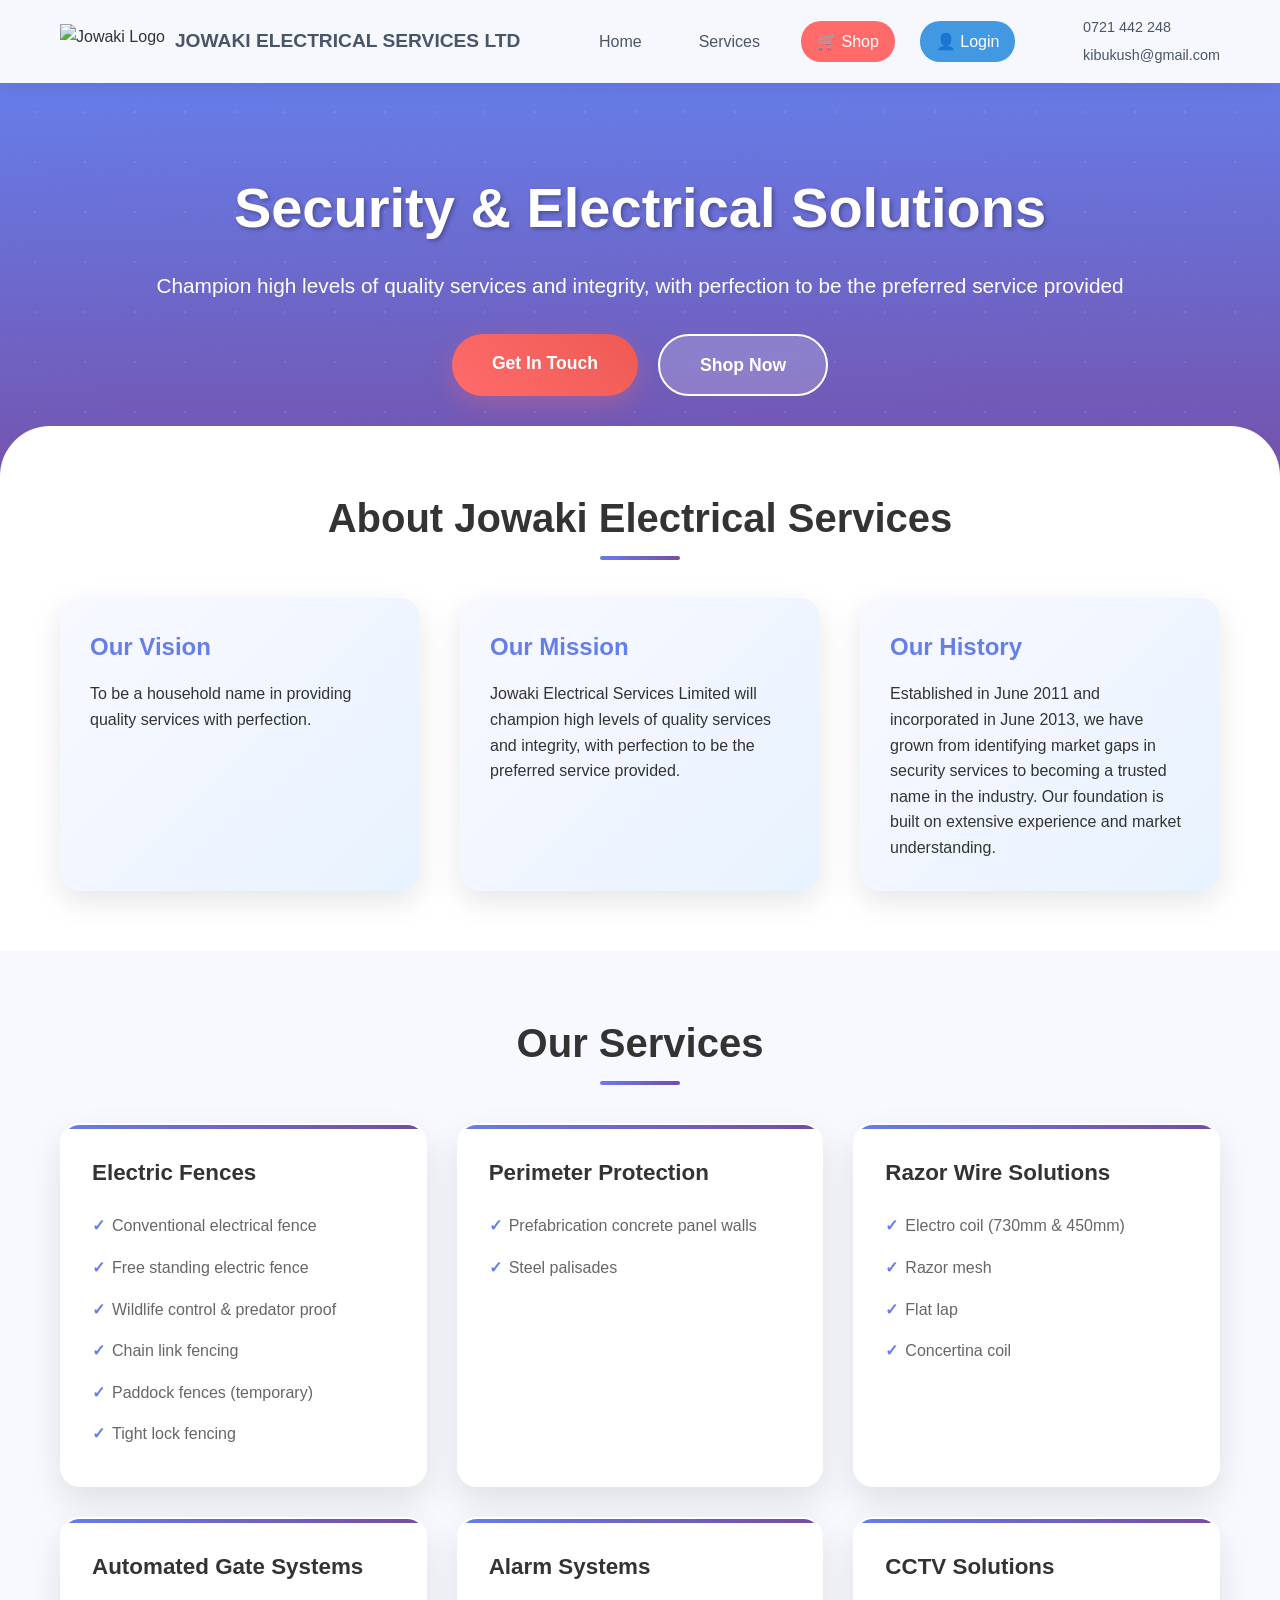
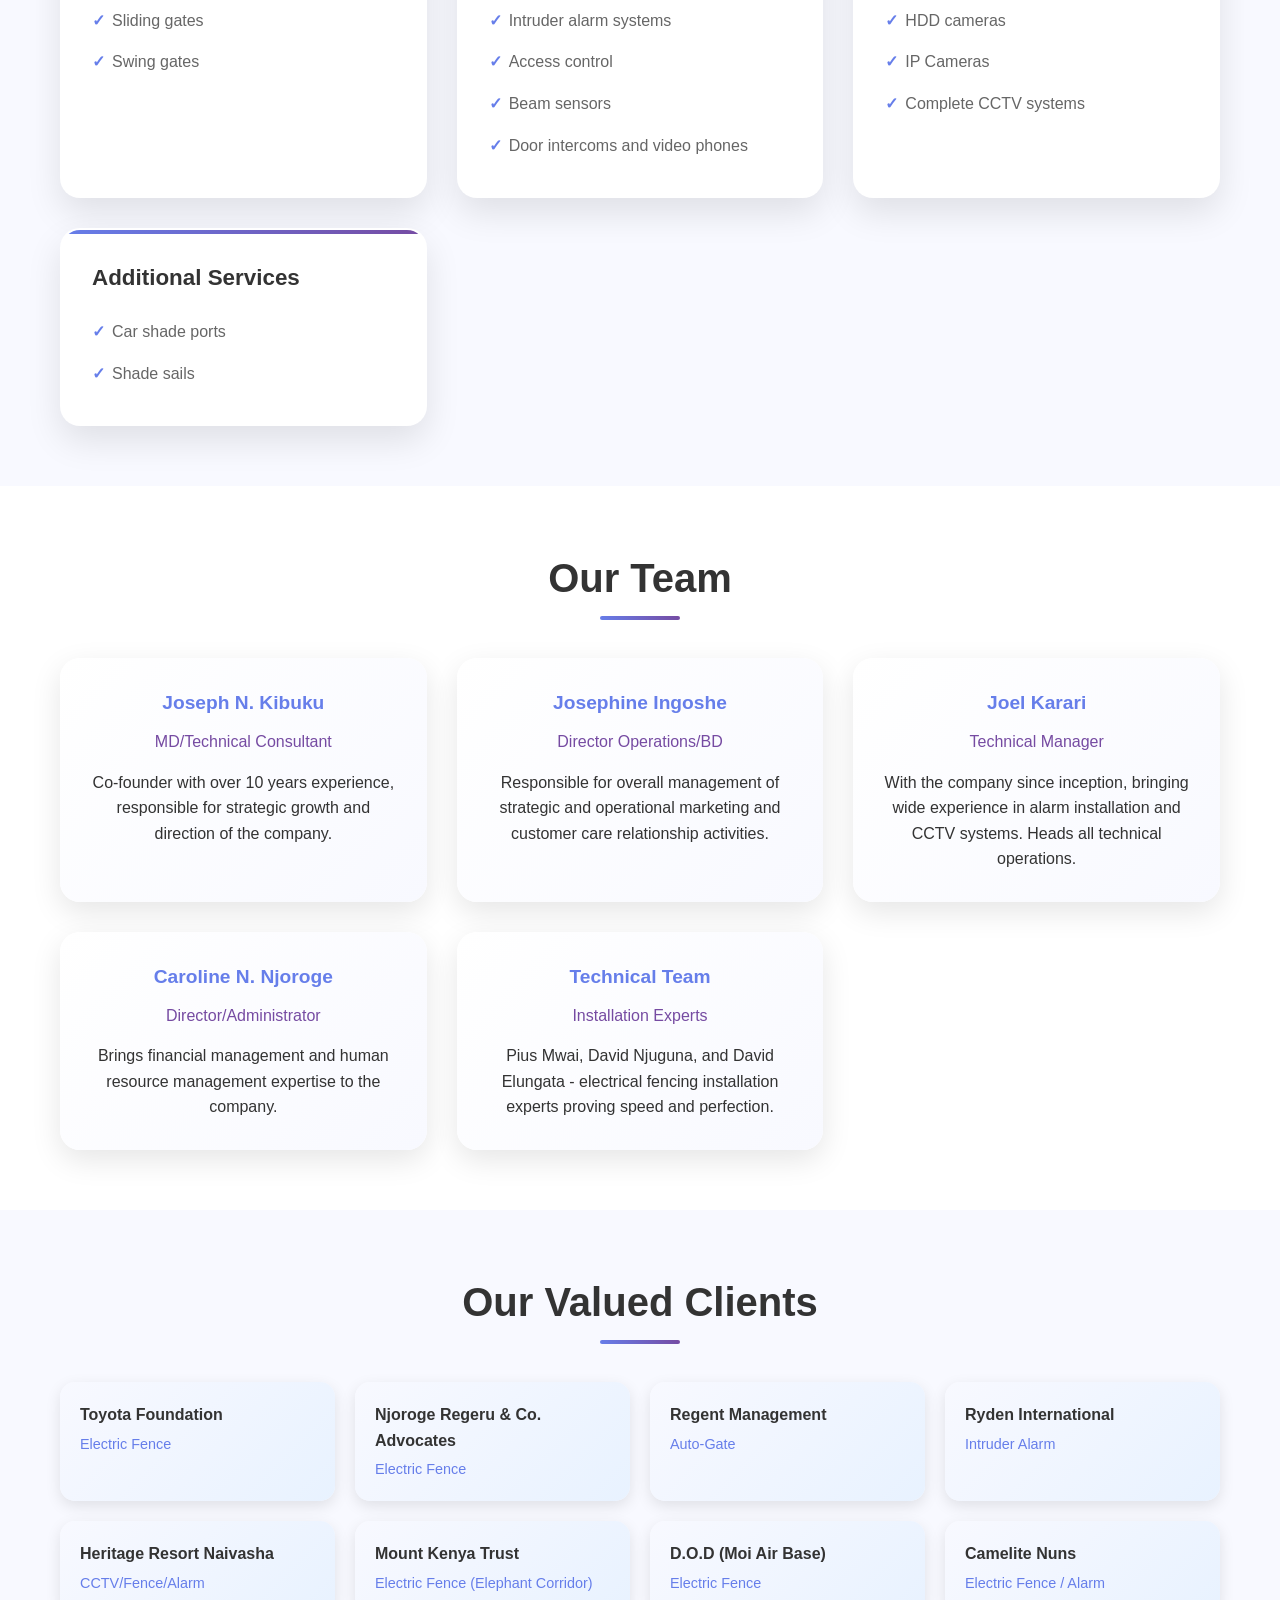
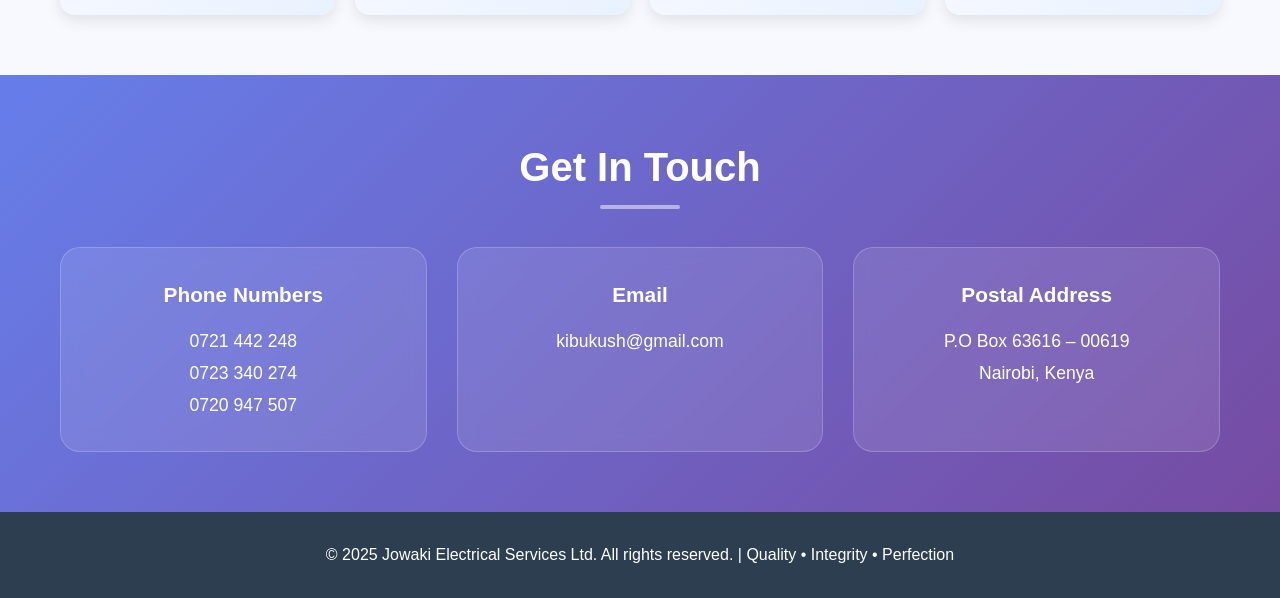
==== Index.html @ fcd09315 "Add files via upload" ====
<!DOCTYPE html>
<html lang="en">
<head>
    <meta charset="UTF-8">
    <meta name="viewport" content="width=device-width, initial-scale=1.0">
    <title>Jowaki Electrical Services Ltd - Security & Electrical Solutions</title>
    <link rel="stylesheet" href="index.css">
</head>
<body>
   <header>
        <div class="container">
            <div class="header-content">
                <!-- Logo and Name -->
                <div class="logo">
                    <img src="Logo.jpg" alt="Jowaki Logo" class="logo-img" />
                    <span class="logo-text">JOWAKI ELECTRICAL SERVICES LTD</span>
                </div>
                <!-- Navigation -->
                <nav class="main-nav">
                    <a href="Index.html" class="nav-link">Home</a>
                    <a href="Service.html" class="nav-link">Services</a>
                    <a href="Store.html" class="nav-link shop-link">🛒 Shop</a>
                    <a href="login.html" class="nav-link login-link">👤 Login</a>
                </nav>
                <!-- Contact Info -->
                <div class="contact-quick">
                    <div class="contact-item">
                        <span></span>
                        <span>0721 442 248</span>
                    </div>
                    <div class="contact-item">
                        <span></span>
                        <span>kibukush@gmail.com</span>
                    </div>
                </div>
            </div>
        </div>
    </header>

    <section class="hero">
        <div class="container">
            <div class="hero-content">
                <h1>Security & Electrical Solutions</h1>
                <p>Champion high levels of quality services and integrity, with perfection to be the preferred service provided</p>
                <div class="hero-buttons">
                    <a href="#contact" class="cta-button">Get In Touch</a>
                    <a href="Store.html" class="cta-button-secondary">Shop Now</a>
                </div>
            </div>
        </div>
    </section>

    <main>
        <section class="section">
            <div class="container">
                <h2 class="section-title">About Jowaki Electrical Services</h2>
                <div class="about-grid">
                    <div class="about-card">
                        <h3>Our Vision</h3>
                        <p>To be a household name in providing quality services with perfection.</p>
                    </div>
                    <div class="about-card">
                        <h3>Our Mission</h3>
                        <p>Jowaki Electrical Services Limited will champion high levels of quality services and integrity, with perfection to be the preferred service provided.</p>
                    </div>
                    <div class="about-card">
                        <h3>Our History</h3>
                        <p>Established in June 2011 and incorporated in June 2013, we have grown from identifying market gaps in security services to becoming a trusted name in the industry. Our foundation is built on extensive experience and market understanding.</p>
                    </div>
                </div>
            </div>
        </section>

        <section class="section" style="background: #f8f9ff;">
            <div class="container">
                <h2 class="section-title">Our Services</h2>
                <div class="services-grid">
                    <div class="service-card">
                        <h3>Electric Fences</h3>
                        <ul class="service-list">
                            <li>Conventional electrical fence</li>
                            <li>Free standing electric fence</li>
                            <li>Wildlife control & predator proof</li>
                            <li>Chain link fencing</li>
                            <li>Paddock fences (temporary)</li>
                            <li>Tight lock fencing</li>
                        </ul>
                    </div>
                    <div class="service-card">
                        <h3>Perimeter Protection</h3>
                        <ul class="service-list">
                            <li>Prefabrication concrete panel walls</li>
                            <li>Steel palisades</li>
                        </ul>
                    </div>
                    <div class="service-card">
                        <h3>Razor Wire Solutions</h3>
                        <ul class="service-list">
                            <li>Electro coil (730mm & 450mm)</li>
                            <li>Razor mesh</li>
                            <li>Flat lap</li>
                            <li>Concertina coil</li>
                        </ul>
                    </div>
                    <div class="service-card">
                        <h3>Automated Gate Systems</h3>
                        <ul class="service-list">
                            <li>Sliding gates</li>
                            <li>Swing gates</li>
                        </ul>
                    </div>
                    <div class="service-card">
                        <h3>Alarm Systems</h3>
                        <ul class="service-list">
                            <li>Intruder alarm systems</li>
                            <li>Access control</li>
                            <li>Beam sensors</li>
                            <li>Door intercoms and video phones</li>
                        </ul>
                    </div>
                    <div class="service-card">
                        <h3>CCTV Solutions</h3>
                        <ul class="service-list">
                            <li>HDD cameras</li>
                            <li>IP Cameras</li>
                            <li>Complete CCTV systems</li>
                        </ul>
                    </div>
                    <div class="service-card">
                        <h3>Additional Services</h3>
                        <ul class="service-list">
                            <li>Car shade ports</li>
                            <li>Shade sails</li>
                        </ul>
                    </div>
                </div>
            </div>
        </section>

        <section class="section">
            <div class="container">
                <h2 class="section-title">Our Team</h2>
                <div class="team-grid">
                    <div class="team-card">
                        <h4>Joseph N. Kibuku</h4>
                        <h5>MD/Technical Consultant</h5>
                        <p>Co-founder with over 10 years experience, responsible for strategic growth and direction of the company.</p>
                    </div>
                    <div class="team-card">
                        <h4>Josephine Ingoshe</h4>
                        <h5>Director Operations/BD</h5>
                        <p>Responsible for overall management of strategic and operational marketing and customer care relationship activities.</p>
                    </div>
                    <div class="team-card">
                        <h4>Joel Karari</h4>
                        <h5>Technical Manager</h5>
                        <p>With the company since inception, bringing wide experience in alarm installation and CCTV systems. Heads all technical operations.</p>
                    </div>
                    <div class="team-card">
                        <h4>Caroline N. Njoroge</h4>
                        <h5>Director/Administrator</h5>
                        <p>Brings financial management and human resource management expertise to the company.</p>
                    </div>
                    <div class="team-card">
                        <h4>Technical Team</h4>
                        <h5>Installation Experts</h5>
                        <p>Pius Mwai, David Njuguna, and David Elungata - electrical fencing installation experts proving speed and perfection.</p>
                    </div>
                </div>
            </div>
        </section>

        <section class="section" style="background: #f8f9ff;">
            <div class="container">
                <h2 class="section-title">Our Valued Clients</h2>
                <div class="clients-grid">
                    <div class="client-item">
                        <div class="client-name">Toyota Foundation</div>
                        <div class="client-service">Electric Fence</div>
                    </div>
                    <div class="client-item">
                        <div class="client-name">Njoroge Regeru & Co. Advocates</div>
                        <div class="client-service">Electric Fence</div>
                    </div>
                    <div class="client-item">
                        <div class="client-name">Regent Management</div>
                        <div class="client-service">Auto-Gate</div>
                    </div>
                    <div class="client-item">
                        <div class="client-name">Ryden International</div>
                        <div class="client-service">Intruder Alarm</div>
                    </div>
                    <div class="client-item">
                        <div class="client-name">Heritage Resort Naivasha</div>
                        <div class="client-service">CCTV/Fence/Alarm</div>
                    </div>
                    <div class="client-item">
                        <div class="client-name">Mount Kenya Trust</div>
                        <div class="client-service">Electric Fence (Elephant Corridor)</div>
                    </div>
                    <div class="client-item">
                        <div class="client-name">D.O.D (Moi Air Base)</div>
                        <div class="client-service">Electric Fence</div>
                    </div>
                    <div class="client-item">
                        <div class="client-name">Camelite Nuns</div>
                        <div class="client-service">Electric Fence / Alarm</div>
                    </div>
                </div>
            </div>
        </section>

        <section class="section contact-section" id="contact">
            <div class="container">
                <h2 class="section-title">Get In Touch</h2>
                <div class="contact-info">
                    <div class="contact-card">
                        <h4>Phone Numbers</h4>
                        <p>0721 442 248<br>0723 340 274<br>0720 947 507</p>
                    </div>
                    <div class="contact-card">
                        <h4>Email</h4>
                        <p>kibukush@gmail.com</p>
                    </div>
                    <div class="contact-card">
                        <h4>Postal Address</h4>
                        <p>P.O Box 63616 – 00619<br>Nairobi, Kenya</p>
                    </div>
                </div>
            </div>
        </section>
    </main>

    <footer>
        <div class="container">
            <p>&copy; 2025 Jowaki Electrical Services Ltd. All rights reserved. | Quality • Integrity • Perfection</p>
        </div>
    </footer>

    <!-- Store Modal -->
    <div id="storeModal" class="modal">
        <div class="modal-content">
            <span class="close" onclick="closeStore()">&times;</span>
            <div id="storeContent"></div>
        </div>
    </div>

    <!-- Auth Modal -->
    <div id="authModal" class="modal">
        <div class="modal-content">
            <span class="close" onclick="closeAuth()">&times;</span>
            <div id="authContent"></div>
        </div>
    </div>

    <script>
        // Modal functions
        function openStore() {
            document.getElementById('storeModal').style.display = 'block';
            loadStore();
        }

        function closeStore() {
            document.getElementById('storeModal').style.display = 'none';
        }

        function openAuth() {
            document.getElementById('authModal').style.display = 'block';
            loadAuth();
        }

        function closeAuth() {
            document.getElementById('authModal').style.display = 'none';
        }

        // Close modal when clicking outside
        window.onclick = function(event) {
            const storeModal = document.getElementById('storeModal');
            const authModal = document.getElementById('authModal');
            if (event.target == storeModal) {
                closeStore();
            }
            if (event.target == authModal) {
                closeAuth();
            }
        }

        // Load store content
        function loadStore() {
            document.getElementById('storeContent').innerHTML = `
                <div id="storeApp"></div>
            `;
            initializeStore();
        }

        // Load auth content
        function loadAuth() {
            document.getElementById('authContent').innerHTML = `
                <div id="authApp"></div>
            `;
            initializeAuth();
        }

    </script>
    <script>
        // Add smooth scrolling for navigation links
        document.querySelectorAll('a[href^="#"]').forEach(anchor => {
            anchor.addEventListener('click', function (e) {
                e.preventDefault();
                document.querySelector(this.getAttribute('href')).scrollIntoView({
                    behavior: 'smooth'
                });
            });
        });

        // Add scroll animation for service cards
        const observerOptions = {
            threshold: 0.1,
            rootMargin: '0px 0px -50px 0px'
        };

        const observer = new IntersectionObserver((entries) => {
            entries.forEach(entry => {
                if (entry.isIntersecting) {
                    entry.target.style.opacity = '1';
                    entry.target.style.transform = 'translateY(0)';
                }
            });
        }, observerOptions);

        // Initially hide cards for animation
        document.querySelectorAll('.service-card, .team-card, .client-item').forEach(card => {
            card.style.opacity = '0';
            card.style.transform = 'translateY(30px)';
            card.style.transition = 'opacity 0.6s ease, transform 0.6s ease';
            observer.observe(card);
        });
    </script>
</body>
</html>
---- index.css ----
* {
            margin: 0;
            padding: 0;
            box-sizing: border-box;
        }
        body {
            font-family: 'Segoe UI', Tahoma, Geneva, Verdana, sans-serif;
            line-height: 1.6;
            color: #333;
            background: linear-gradient(135deg, #667eea 0%, #764ba2 100%);
            min-height: 100vh;
        }
        .container {
            max-width: 1200px;
            margin: 0 auto;
            padding: 0 20px;
        }
        
        /* Header */
        header {
            background: rgba(255, 255, 255, 0.95);
            backdrop-filter: blur(10px);
            padding: 1rem 0;
            box-shadow: 0 2px 20px rgba(0,0,0,0.1);
            position: sticky;
            top: 0;
            z-index: 100;
        }
        
        .header-content {
            display: flex;
            justify-content: space-between;
            align-items: center;
            flex-wrap: nowrap; /* Prevent wrapping */
            gap: 15px; /* Reduce gap */
        }
        
        /* Logo - Fixed */
        .logo {
            display: flex;
            align-items: center; /* Changed from 'left' to 'center' */
            gap: 10px;
            flex-shrink: 0; /* Prevent shrinking */
        }
        
        .logo-img {
            height: 35px; /* Slightly smaller */
            width: auto;
        }
        
        .logo-text {
            font-size: 1.2rem;
            font-weight: bold;
            color: #4a5568;
            white-space: nowrap; /* Prevent text wrapping */
        }


.main-nav {
            display: flex;
            gap: 25px;
            align-items: center;
            flex-grow: 1; /* Allow to grow */
            justify-content: center; /* Center the navigation */
        }
        
        .nav-link {
            text-decoration: none;
            color: #4a5568;
            font-weight: 500;
            padding: 8px 16px;
            border-radius: 20px;
            transition: all 0.3s ease;
            white-space: nowrap; /* Prevent text wrapping */
        }
        
        .nav-link:hover {
            background: #667eea;
            color: white;
            transform: translateY(-2px);
        }
        
        .shop-link {
            background: #ff6b6b;
            color: white;
        }
        
        .shop-link:hover {
            background: #ff5252;
        }
        
        .login-link {
            background: #4299e1;
            color: white;
        }
        
        .login-link:hover {
            background: #3182ce;
        }
        
        /* Contact Info - Fixed */
        .contact-quick {
            display: flex;
            flex-direction: column;
            gap: 5px;
            flex-shrink: 0; /* Prevent shrinking */
        }
        
        .contact-item {
            display: flex;
            align-items: center;
            gap: 5px;
            font-size: 0.9rem;
            color: #4a5568;
        }

        /* Hero Section */
        .hero {
            background: linear-gradient(rgba(102, 126, 234, 0.8), rgba(118, 75, 162, 0.8)),
                        url('data:image/svg+xml,<svg xmlns="http://www.w3.org/2000/svg" viewBox="0 0 1000 1000"><defs><pattern id="grid" width="50" height="50" patternUnits="userSpaceOnUse"><path d="M 50 0 L 0 0 0 50" fill="none" stroke="rgba(255,255,255,0.1)" stroke-width="1"/></pattern></defs><rect width="100%" height="100%" fill="url(%23grid)"/></svg>');
            color: white;
            padding: 80px 0;
            text-align: center;
            position: relative;
            overflow: hidden;
        }

        .hero::before {
            content: '';
            position: absolute;
            top: -50%;
            left: -50%;
            width: 200%;
            height: 200%;
            background: radial-gradient(circle, rgba(255,255,255,0.1) 1px, transparent 1px);
            background-size: 50px 50px;
            animation: float 20s infinite linear;
        }

        @keyframes float {
            0% { transform: translate(-50px, -50px); }
            100% { transform: translate(0px, 0px); }
        }

        .hero-content {
            position: relative;
            z-index: 2;
        }

        .hero h1 {
            font-size: 3.5rem;
            margin-bottom: 1rem;
            text-shadow: 2px 2px 4px rgba(0,0,0,0.3);
            animation: slideInDown 1s ease-out;
        }

        @keyframes slideInDown {
            from { opacity: 0; transform: translateY(-30px); }
            to { opacity: 1; transform: translateY(0); }
        }

        .hero p {
            font-size: 1.3rem;
            margin-bottom: 2rem;
            opacity: 0.9;
            animation: fadeInUp 1s ease-out 0.3s both;
        }

        @keyframes fadeInUp {
            from { opacity: 0; transform: translateY(30px); }
            to { opacity: 1; transform: translateY(0); }
        }

        .hero-buttons {
            display: flex;
            gap: 20px;
            justify-content: center;
            flex-wrap: wrap;
        }

        .cta-button {
            background: linear-gradient(45deg, #ff6b6b, #ee5a52);
            color: white;
            padding: 15px 40px;
            text-decoration: none;
            border-radius: 50px;
            font-weight: bold;
            font-size: 1.1rem;
            transition: all 0.3s ease;
            display: inline-block;
            box-shadow: 0 8px 25px rgba(255, 107, 107, 0.3);
            animation: fadeInUp 1s ease-out 0.6s both;
        }

        .cta-button:hover {
            transform: translateY(-3px);
            box-shadow: 0 12px 35px rgba(255, 107, 107, 0.4);
        }

        .cta-button-secondary {
            background: rgba(255, 255, 255, 0.2);
            color: white;
            border: 2px solid white;
            padding: 15px 40px;
            text-decoration: none;
            border-radius: 50px;
            font-weight: bold;
            font-size: 1.1rem;
            transition: all 0.3s ease;
            display: inline-block;
            backdrop-filter: blur(10px);
            animation: fadeInUp 1s ease-out 0.8s both;
        }

        .cta-button-secondary:hover {
            background: white;
            color: #667eea;
            transform: translateY(-3px);
        }

        /* Main Content */
        main {
            background: white;
            margin: -50px 0 0 0;
            border-radius: 50px 50px 0 0;
            position: relative;
            z-index: 10;
        }

        .section {
            padding: 60px 0;
        }

        .section-title {
            text-align: center;
            font-size: 2.5rem;
            margin-bottom: 3rem;
            color: #333;
            position: relative;
        }

        .section-title::after {
            content: '';
            position: absolute;
            bottom: -10px;
            left: 50%;
            transform: translateX(-50%);
            width: 80px;
            height: 4px;
            background: linear-gradient(45deg, #667eea, #764ba2);
            border-radius: 2px;
        }

        /* About Section */
        .about-grid {
            display: grid;
            grid-template-columns: repeat(auto-fit, minmax(300px, 1fr));
            gap: 40px;
            margin-top: 40px;
        }

        .about-card {
            background: linear-gradient(135deg, #f8f9ff 0%, #e8f2ff 100%);
            padding: 30px;
            border-radius: 20px;
            box-shadow: 0 10px 30px rgba(0,0,0,0.1);
            transition: transform 0.3s ease;
        }

        .about-card:hover {
            transform: translateY(-10px);
        }

        .about-card h3 {
            color: #667eea;
            font-size: 1.5rem;
            margin-bottom: 15px;
        }

        /* Services Grid */
        .services-grid {
            display: grid;
            grid-template-columns: repeat(auto-fit, minmax(280px, 1fr));
            gap: 30px;
            margin-top: 40px;
        }

        .service-card {
            background: white;
            border-radius: 20px;
            padding: 30px;
            box-shadow: 0 15px 35px rgba(0,0,0,0.1);
            transition: all 0.3s ease;
            border: 2px solid transparent;
            position: relative;
            overflow: hidden;
        }

        .service-card::before {
            content: '';
            position: absolute;
            top: 0;
            left: 0;
            right: 0;
            height: 4px;
            background: linear-gradient(45deg, #667eea, #764ba2);
        }

        .service-card:hover {
            transform: translateY(-10px);
            border-color: #667eea;
            box-shadow: 0 20px 45px rgba(102, 126, 234, 0.2);
        }

        .service-card h3 {
            color: #333;
            font-size: 1.4rem;
            margin-bottom: 15px;
        }

        .service-list {
            list-style: none;
        }

        .service-list li {
            padding: 8px 0;
            color: #666;
            position: relative;
            padding-left: 20px;
        }

        .service-list li::before {
            content: '✓';
            position: absolute;
            left: 0;
            color: #667eea;
            font-weight: bold;
        }

        /* Team Section */
        .team-grid {
            display: grid;
            grid-template-columns: repeat(auto-fit, minmax(300px, 1fr));
            gap: 30px;
            margin-top: 40px;
        }

        .team-card {
            background: linear-gradient(135deg, #fff 0%, #f8f9ff 100%);
            padding: 30px;
            border-radius: 20px;
            box-shadow: 0 10px 30px rgba(0,0,0,0.1);
            text-align: center;
            transition: transform 0.3s ease;
        }

        .team-card:hover {
            transform: translateY(-5px);
        }

        .team-card h4 {
            color: #667eea;
            font-size: 1.2rem;
            margin-bottom: 10px;
        }

        .team-card h5 {
            color: #764ba2;
            font-size: 1rem;
            margin-bottom: 15px;
            font-weight: normal;
        }

        /* Clients Section */
        .clients-grid {
            display: grid;
            grid-template-columns: repeat(auto-fit, minmax(250px, 1fr));
            gap: 20px;
            margin-top: 40px;
        }

        .client-item {
            background: linear-gradient(135deg, #f8f9ff 0%, #e8f2ff 100%);
            padding: 20px;
            border-radius: 15px;
            box-shadow: 0 5px 15px rgba(0,0,0,0.1);
            transition: transform 0.3s ease;
        }

        .client-item:hover {
            transform: translateY(-3px);
        }

        .client-name {
            font-weight: bold;
            color: #333;
        }

        .client-service {
            color: #667eea;
            font-size: 0.9rem;
            margin-top: 5px;
        }

        /* Contact Section */
        .contact-section {
            background: linear-gradient(135deg, #667eea 0%, #764ba2 100%);
            color: white;
            text-align: center;
        }

        .contact-section .section-title {
            color: white;
        }

        .contact-section .section-title::after {
            background: rgba(255,255,255,0.5);
        }

        .contact-info {
            display: grid;
            grid-template-columns: repeat(auto-fit, minmax(250px, 1fr));
            gap: 30px;
            margin-top: 40px;
        }

        .contact-card {
            background: rgba(255,255,255,0.1);
            backdrop-filter: blur(10px);
            padding: 30px;
            border-radius: 20px;
            border: 1px solid rgba(255,255,255,0.2);
        }

        .contact-card h4 {
            font-size: 1.3rem;
            margin-bottom: 15px;
        }

        .contact-card p {
            font-size: 1.1rem;
            line-height: 1.8;
        }

        /* Footer */
        footer {
            background: #2c3e50;
            color: white;
            text-align: center;
            padding: 30px 0;
        }

        /* Responsive Design */
        @media (max-width: 768px) {
            .hero h1 {
                font-size: 2.5rem;
            }
            
            .hero p {
                font-size: 1.1rem;
            }
            
            .section-title {
                font-size: 2rem;
            }
            
            .header-content {
                text-align: center;
            }
            
            .main-nav {
                order: 3;
                width: 100%;
                justify-content: center;
                margin-top: 15px;
                flex-wrap: wrap;
            }
            
            .contact-quick {
                justify-content: center;
                margin-top: 10px;
            }

            .hero-buttons {
                flex-direction: column;
                align-items: center;
            }
        }

        /* Smooth scrolling */
        html {
            scroll-behavior: smooth;
        }

        /* Store and Auth Modals */
        .modal {
            display: none;
            position: fixed;
            z-index: 1000;
            left: 0;
            top: 0;
            width: 100%;
            height: 100%;
            background-color: rgba(0,0,0,0.5);
            backdrop-filter: blur(5px);
        }

        .modal-content {
            background-color: white;
            margin: 2% auto;
            padding: 0;
            border-radius: 20px;
            width: 95%;
            max-width: 1200px;
            max-height: 90vh;
            overflow-y: auto;
            position: relative;
            box-shadow: 0 20px 60px rgba(0,0,0,0.3);
        }

        .close {
            color: #aaa;
            position: absolute;
            top: 20px;
            right: 30px;
            font-size: 30px;
            font-weight: bold;
            z-index: 1001;
            cursor: pointer;
            background: white;
            width: 40px;
            height: 40px;
            border-radius: 50%;
            display: flex;
            align-items: center;
            justify-content: center;
            box-shadow: 0 4px 15px rgba(0,0,0,0.2);
        }

        .close:hover,
        .close:focus {
            color: #667eea;
            text-decoration: none;
        }
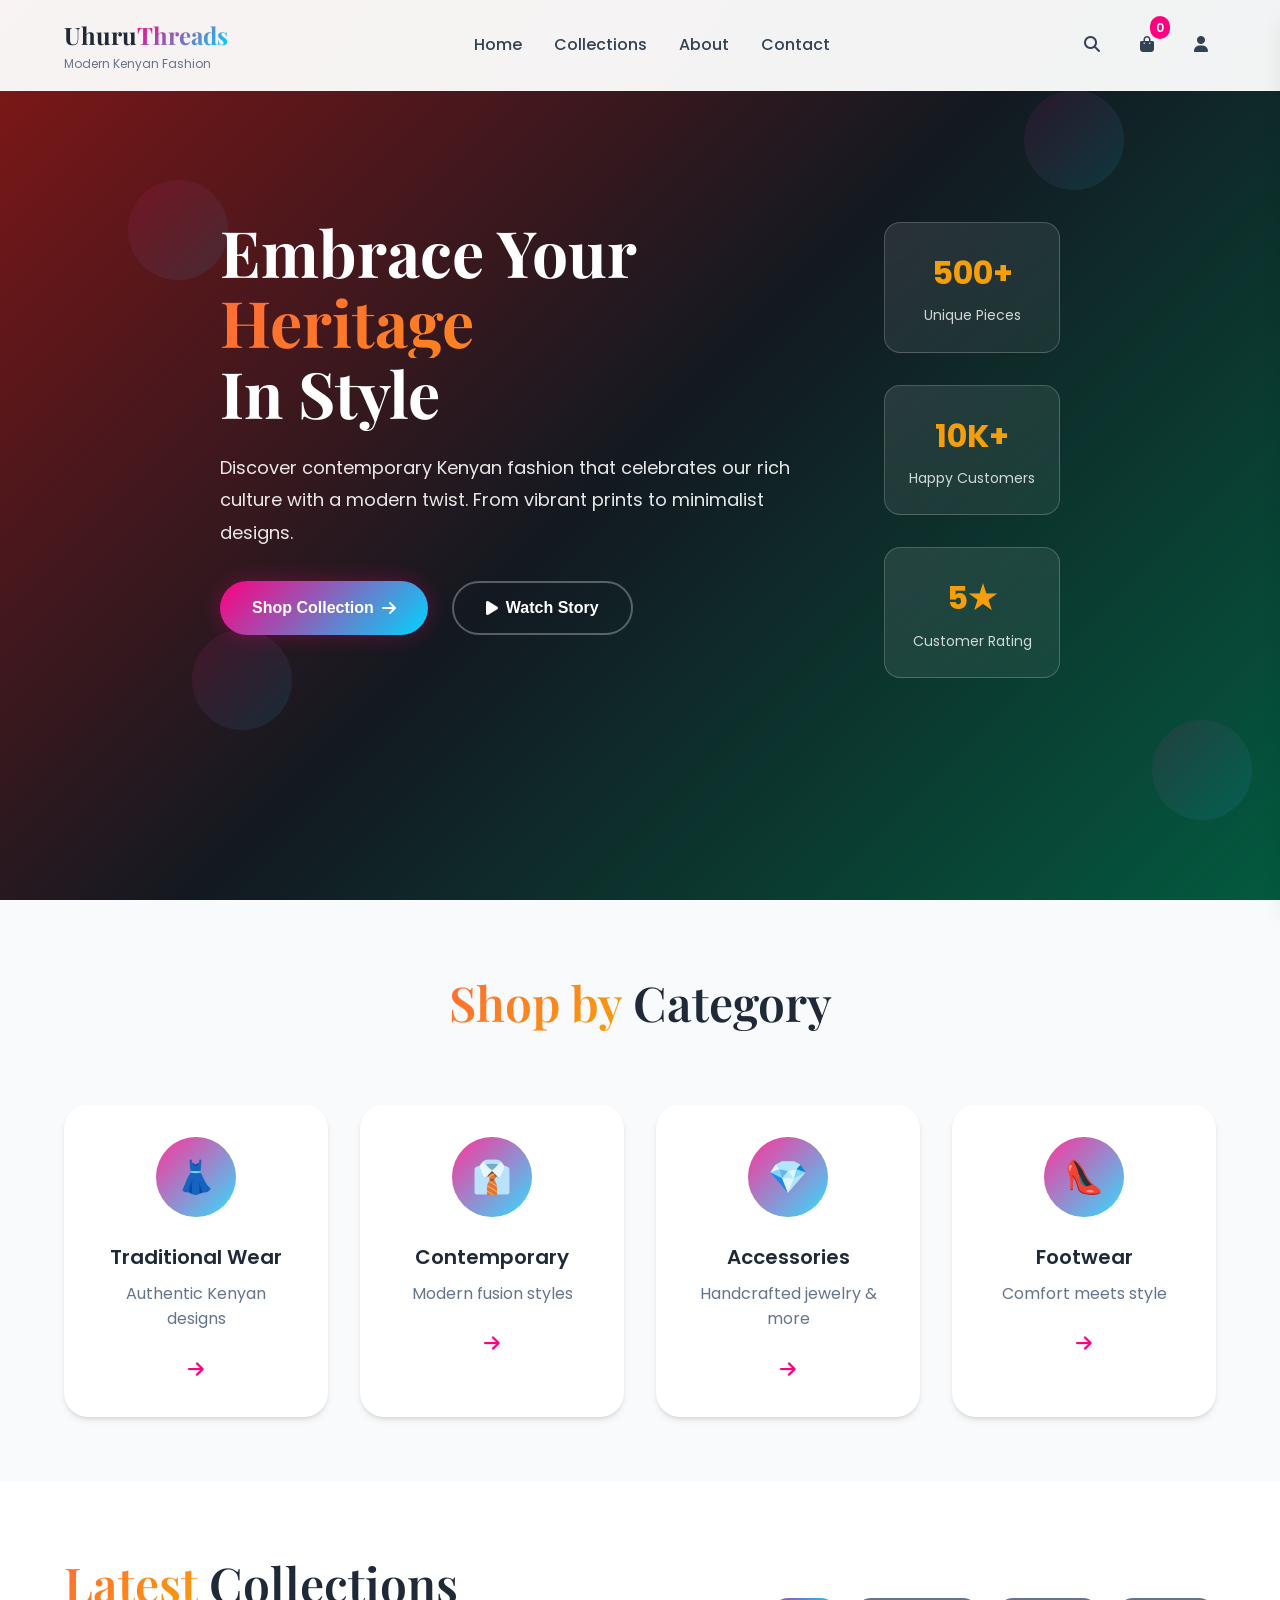
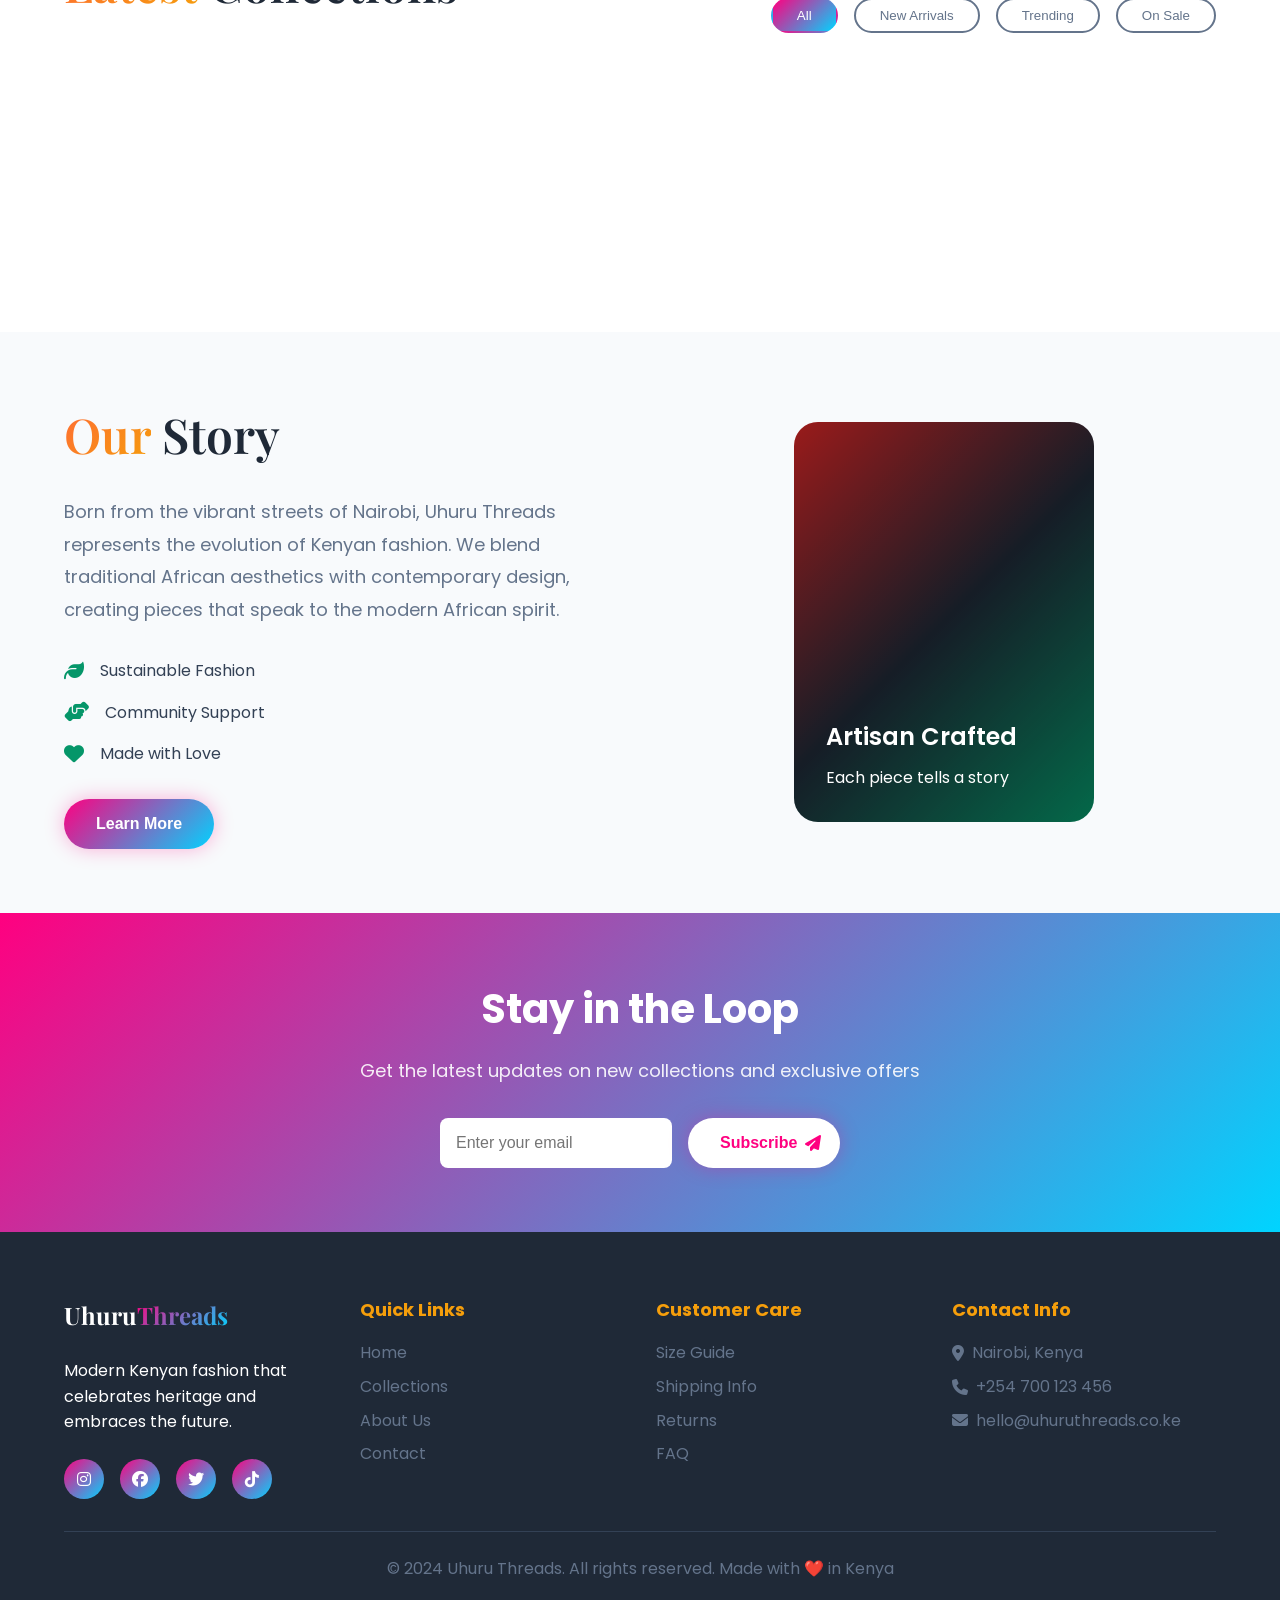
==== commit 0095e4b6: "Refactor website from Jowaki Electrical to Uhuru Threads fashion brand Co-authored-by: michaelnjuri4" ====
--- a/Index.html
+++ b/Index.html
@@ -3,338 +3,308 @@
 <head>
     <meta charset="UTF-8">
     <meta name="viewport" content="width=device-width, initial-scale=1.0">
-    <title>Jowaki Electrical Services Ltd - Security & Electrical Solutions</title>
+    <title>Uhuru Threads - Modern Kenyan Fashion</title>
     <link rel="stylesheet" href="index.css">
+    <link href="https://fonts.googleapis.com/css2?family=Poppins:wght@300;400;500;600;700&family=Playfair+Display:wght@400;500;600;700&display=swap" rel="stylesheet">
+    <link rel="stylesheet" href="https://cdnjs.cloudflare.com/ajax/libs/font-awesome/6.4.0/css/all.min.css">
 </head>
 <body>
-   <header>
-        <div class="container">
-            <div class="header-content">
-                <!-- Logo and Name -->
-                <div class="logo">
-                    <img src="Logo.jpg" alt="Jowaki Logo" class="logo-img" />
-                    <span class="logo-text">JOWAKI ELECTRICAL SERVICES LTD</span>
-                </div>
-                <!-- Navigation -->
-                <nav class="main-nav">
-                    <a href="Index.html" class="nav-link">Home</a>
-                    <a href="Service.html" class="nav-link">Services</a>
-                    <a href="Store.html" class="nav-link shop-link">🛒 Shop</a>
-                    <a href="login.html" class="nav-link login-link">👤 Login</a>
-                </nav>
-                <!-- Contact Info -->
-                <div class="contact-quick">
-                    <div class="contact-item">
-                        <span></span>
-                        <span>0721 442 248</span>
-                    </div>
-                    <div class="contact-item">
-                        <span></span>
-                        <span>kibukush@gmail.com</span>
-                    </div>
-                </div>
-            </div>
-        </div>
-    </header>
-
-    <section class="hero">
-        <div class="container">
-            <div class="hero-content">
-                <h1>Security & Electrical Solutions</h1>
-                <p>Champion high levels of quality services and integrity, with perfection to be the preferred service provided</p>
+    <!-- Navigation -->
+    <nav class="navbar" id="navbar">
+        <div class="nav-container">
+            <div class="nav-logo">
+                <h2 class="logo-text">Uhuru<span class="logo-accent">Threads</span></h2>
+                <div class="logo-tagline">Modern Kenyan Fashion</div>
+            </div>
+            
+            <div class="nav-menu" id="nav-menu">
+                <a href="#home" class="nav-link">Home</a>
+                <a href="#collections" class="nav-link">Collections</a>
+                <a href="#about" class="nav-link">About</a>
+                <a href="#contact" class="nav-link">Contact</a>
+            </div>
+
+            <div class="nav-icons">
+                <div class="search-icon"><i class="fas fa-search"></i></div>
+                <div class="cart-icon">
+                    <i class="fas fa-shopping-bag"></i>
+                    <span class="cart-count">0</span>
+                </div>
+                <div class="user-icon"><i class="fas fa-user"></i></div>
+            </div>
+
+            <div class="hamburger" id="hamburger">
+                <span></span>
+                <span></span>
+                <span></span>
+            </div>
+        </div>
+    </nav>
+
+    <!-- Hero Section -->
+    <section class="hero" id="home">
+        <div class="hero-background">
+            <div class="hero-overlay"></div>
+            <div class="floating-elements">
+                <div class="float-element" style="--delay: 0s; --x: 10%; --y: 20%;"></div>
+                <div class="float-element" style="--delay: 2s; --x: 80%; --y: 10%;"></div>
+                <div class="float-element" style="--delay: 4s; --x: 15%; --y: 70%;"></div>
+                <div class="float-element" style="--delay: 6s; --x: 90%; --y: 80%;"></div>
+            </div>
+        </div>
+        
+        <div class="hero-content">
+            <div class="hero-text">
+                <h1 class="hero-title">
+                    <span class="title-line">Embrace Your</span>
+                    <span class="title-accent">Heritage</span>
+                    <span class="title-line">In Style</span>
+                </h1>
+                <p class="hero-description">
+                    Discover contemporary Kenyan fashion that celebrates our rich culture 
+                    with a modern twist. From vibrant prints to minimalist designs.
+                </p>
                 <div class="hero-buttons">
-                    <a href="#contact" class="cta-button">Get In Touch</a>
-                    <a href="Store.html" class="cta-button-secondary">Shop Now</a>
-                </div>
-            </div>
-        </div>
-    </section>
-
-    <main>
-        <section class="section">
-            <div class="container">
-                <h2 class="section-title">About Jowaki Electrical Services</h2>
-                <div class="about-grid">
-                    <div class="about-card">
-                        <h3>Our Vision</h3>
-                        <p>To be a household name in providing quality services with perfection.</p>
-                    </div>
-                    <div class="about-card">
-                        <h3>Our Mission</h3>
-                        <p>Jowaki Electrical Services Limited will champion high levels of quality services and integrity, with perfection to be the preferred service provided.</p>
-                    </div>
-                    <div class="about-card">
-                        <h3>Our History</h3>
-                        <p>Established in June 2011 and incorporated in June 2013, we have grown from identifying market gaps in security services to becoming a trusted name in the industry. Our foundation is built on extensive experience and market understanding.</p>
-                    </div>
-                </div>
-            </div>
-        </section>
-
-        <section class="section" style="background: #f8f9ff;">
-            <div class="container">
-                <h2 class="section-title">Our Services</h2>
-                <div class="services-grid">
-                    <div class="service-card">
-                        <h3>Electric Fences</h3>
-                        <ul class="service-list">
-                            <li>Conventional electrical fence</li>
-                            <li>Free standing electric fence</li>
-                            <li>Wildlife control & predator proof</li>
-                            <li>Chain link fencing</li>
-                            <li>Paddock fences (temporary)</li>
-                            <li>Tight lock fencing</li>
-                        </ul>
-                    </div>
-                    <div class="service-card">
-                        <h3>Perimeter Protection</h3>
-                        <ul class="service-list">
-                            <li>Prefabrication concrete panel walls</li>
-                            <li>Steel palisades</li>
-                        </ul>
-                    </div>
-                    <div class="service-card">
-                        <h3>Razor Wire Solutions</h3>
-                        <ul class="service-list">
-                            <li>Electro coil (730mm & 450mm)</li>
-                            <li>Razor mesh</li>
-                            <li>Flat lap</li>
-                            <li>Concertina coil</li>
-                        </ul>
-                    </div>
-                    <div class="service-card">
-                        <h3>Automated Gate Systems</h3>
-                        <ul class="service-list">
-                            <li>Sliding gates</li>
-                            <li>Swing gates</li>
-                        </ul>
-                    </div>
-                    <div class="service-card">
-                        <h3>Alarm Systems</h3>
-                        <ul class="service-list">
-                            <li>Intruder alarm systems</li>
-                            <li>Access control</li>
-                            <li>Beam sensors</li>
-                            <li>Door intercoms and video phones</li>
-                        </ul>
-                    </div>
-                    <div class="service-card">
-                        <h3>CCTV Solutions</h3>
-                        <ul class="service-list">
-                            <li>HDD cameras</li>
-                            <li>IP Cameras</li>
-                            <li>Complete CCTV systems</li>
-                        </ul>
-                    </div>
-                    <div class="service-card">
-                        <h3>Additional Services</h3>
-                        <ul class="service-list">
-                            <li>Car shade ports</li>
-                            <li>Shade sails</li>
-                        </ul>
-                    </div>
-                </div>
-            </div>
-        </section>
-
-        <section class="section">
-            <div class="container">
-                <h2 class="section-title">Our Team</h2>
-                <div class="team-grid">
-                    <div class="team-card">
-                        <h4>Joseph N. Kibuku</h4>
-                        <h5>MD/Technical Consultant</h5>
-                        <p>Co-founder with over 10 years experience, responsible for strategic growth and direction of the company.</p>
-                    </div>
-                    <div class="team-card">
-                        <h4>Josephine Ingoshe</h4>
-                        <h5>Director Operations/BD</h5>
-                        <p>Responsible for overall management of strategic and operational marketing and customer care relationship activities.</p>
-                    </div>
-                    <div class="team-card">
-                        <h4>Joel Karari</h4>
-                        <h5>Technical Manager</h5>
-                        <p>With the company since inception, bringing wide experience in alarm installation and CCTV systems. Heads all technical operations.</p>
-                    </div>
-                    <div class="team-card">
-                        <h4>Caroline N. Njoroge</h4>
-                        <h5>Director/Administrator</h5>
-                        <p>Brings financial management and human resource management expertise to the company.</p>
-                    </div>
-                    <div class="team-card">
-                        <h4>Technical Team</h4>
-                        <h5>Installation Experts</h5>
-                        <p>Pius Mwai, David Njuguna, and David Elungata - electrical fencing installation experts proving speed and perfection.</p>
-                    </div>
-                </div>
-            </div>
-        </section>
-
-        <section class="section" style="background: #f8f9ff;">
-            <div class="container">
-                <h2 class="section-title">Our Valued Clients</h2>
-                <div class="clients-grid">
-                    <div class="client-item">
-                        <div class="client-name">Toyota Foundation</div>
-                        <div class="client-service">Electric Fence</div>
-                    </div>
-                    <div class="client-item">
-                        <div class="client-name">Njoroge Regeru & Co. Advocates</div>
-                        <div class="client-service">Electric Fence</div>
-                    </div>
-                    <div class="client-item">
-                        <div class="client-name">Regent Management</div>
-                        <div class="client-service">Auto-Gate</div>
-                    </div>
-                    <div class="client-item">
-                        <div class="client-name">Ryden International</div>
-                        <div class="client-service">Intruder Alarm</div>
-                    </div>
-                    <div class="client-item">
-                        <div class="client-name">Heritage Resort Naivasha</div>
-                        <div class="client-service">CCTV/Fence/Alarm</div>
-                    </div>
-                    <div class="client-item">
-                        <div class="client-name">Mount Kenya Trust</div>
-                        <div class="client-service">Electric Fence (Elephant Corridor)</div>
-                    </div>
-                    <div class="client-item">
-                        <div class="client-name">D.O.D (Moi Air Base)</div>
-                        <div class="client-service">Electric Fence</div>
-                    </div>
-                    <div class="client-item">
-                        <div class="client-name">Camelite Nuns</div>
-                        <div class="client-service">Electric Fence / Alarm</div>
-                    </div>
-                </div>
-            </div>
-        </section>
-
-        <section class="section contact-section" id="contact">
-            <div class="container">
-                <h2 class="section-title">Get In Touch</h2>
-                <div class="contact-info">
-                    <div class="contact-card">
-                        <h4>Phone Numbers</h4>
-                        <p>0721 442 248<br>0723 340 274<br>0720 947 507</p>
-                    </div>
-                    <div class="contact-card">
-                        <h4>Email</h4>
-                        <p>kibukush@gmail.com</p>
-                    </div>
-                    <div class="contact-card">
-                        <h4>Postal Address</h4>
-                        <p>P.O Box 63616 – 00619<br>Nairobi, Kenya</p>
-                    </div>
-                </div>
-            </div>
-        </section>
-    </main>
-
-    <footer>
-        <div class="container">
-            <p>&copy; 2025 Jowaki Electrical Services Ltd. All rights reserved. | Quality • Integrity • Perfection</p>
+                    <button class="btn-primary" onclick="scrollToSection('collections')">
+                        Shop Collection
+                        <i class="fas fa-arrow-right"></i>
+                    </button>
+                    <button class="btn-secondary">
+                        <i class="fas fa-play"></i>
+                        Watch Story
+                    </button>
+                </div>
+            </div>
+            
+            <div class="hero-stats">
+                <div class="stat-item">
+                    <span class="stat-number">500+</span>
+                    <span class="stat-label">Unique Pieces</span>
+                </div>
+                <div class="stat-item">
+                    <span class="stat-number">10K+</span>
+                    <span class="stat-label">Happy Customers</span>
+                </div>
+                <div class="stat-item">
+                    <span class="stat-number">5★</span>
+                    <span class="stat-label">Customer Rating</span>
+                </div>
+            </div>
+        </div>
+    </section>
+
+    <!-- Featured Categories -->
+    <section class="categories-section">
+        <div class="container">
+            <h2 class="section-title">
+                <span class="title-accent">Shop by</span> Category
+            </h2>
+            
+            <div class="categories-grid">
+                <div class="category-card" data-category="traditional">
+                    <div class="category-image">
+                        <div class="category-overlay"></div>
+                        <div class="category-icon">👗</div>
+                    </div>
+                    <h3>Traditional Wear</h3>
+                    <p>Authentic Kenyan designs</p>
+                    <div class="category-arrow"><i class="fas fa-arrow-right"></i></div>
+                </div>
+
+                <div class="category-card" data-category="contemporary">
+                    <div class="category-image">
+                        <div class="category-overlay"></div>
+                        <div class="category-icon">👔</div>
+                    </div>
+                    <h3>Contemporary</h3>
+                    <p>Modern fusion styles</p>
+                    <div class="category-arrow"><i class="fas fa-arrow-right"></i></div>
+                </div>
+
+                <div class="category-card" data-category="accessories">
+                    <div class="category-image">
+                        <div class="category-overlay"></div>
+                        <div class="category-icon">💎</div>
+                    </div>
+                    <h3>Accessories</h3>
+                    <p>Handcrafted jewelry & more</p>
+                    <div class="category-arrow"><i class="fas fa-arrow-right"></i></div>
+                </div>
+
+                <div class="category-card" data-category="footwear">
+                    <div class="category-image">
+                        <div class="category-overlay"></div>
+                        <div class="category-icon">👠</div>
+                    </div>
+                    <h3>Footwear</h3>
+                    <p>Comfort meets style</p>
+                    <div class="category-arrow"><i class="fas fa-arrow-right"></i></div>
+                </div>
+            </div>
+        </div>
+    </section>
+
+    <!-- Collections Section -->
+    <section class="collections" id="collections">
+        <div class="container">
+            <div class="section-header">
+                <h2 class="section-title">
+                    <span class="title-accent">Latest</span> Collections
+                </h2>
+                <div class="collection-filters">
+                    <button class="filter-btn active" data-filter="all">All</button>
+                    <button class="filter-btn" data-filter="new">New Arrivals</button>
+                    <button class="filter-btn" data-filter="trending">Trending</button>
+                    <button class="filter-btn" data-filter="sale">On Sale</button>
+                </div>
+            </div>
+
+            <div class="products-grid" id="products-grid">
+                <!-- Product cards will be generated by JavaScript -->
+            </div>
+
+            <div class="load-more">
+                <button class="btn-secondary" id="load-more-btn">
+                    Load More
+                    <i class="fas fa-chevron-down"></i>
+                </button>
+            </div>
+        </div>
+    </section>
+
+    <!-- About Section -->
+    <section class="about-section" id="about">
+        <div class="container">
+            <div class="about-content">
+                <div class="about-text">
+                    <h2 class="section-title">
+                        <span class="title-accent">Our</span> Story
+                    </h2>
+                    <p class="about-description">
+                        Born from the vibrant streets of Nairobi, Uhuru Threads represents 
+                        the evolution of Kenyan fashion. We blend traditional African 
+                        aesthetics with contemporary design, creating pieces that speak 
+                        to the modern African spirit.
+                    </p>
+                    <div class="about-features">
+                        <div class="feature-item">
+                            <i class="fas fa-leaf"></i>
+                            <span>Sustainable Fashion</span>
+                        </div>
+                        <div class="feature-item">
+                            <i class="fas fa-hands-helping"></i>
+                            <span>Community Support</span>
+                        </div>
+                        <div class="feature-item">
+                            <i class="fas fa-heart"></i>
+                            <span>Made with Love</span>
+                        </div>
+                    </div>
+                    <button class="btn-primary">Learn More</button>
+                </div>
+                
+                <div class="about-visual">
+                    <div class="visual-card">
+                        <div class="card-content">
+                            <h3>Artisan Crafted</h3>
+                            <p>Each piece tells a story</p>
+                        </div>
+                    </div>
+                </div>
+            </div>
+        </div>
+    </section>
+
+    <!-- Newsletter Section -->
+    <section class="newsletter-section">
+        <div class="container">
+            <div class="newsletter-content">
+                <h2>Stay in the Loop</h2>
+                <p>Get the latest updates on new collections and exclusive offers</p>
+                <div class="newsletter-form">
+                    <input type="email" placeholder="Enter your email" id="email-input">
+                    <button class="btn-primary" id="subscribe-btn">
+                        Subscribe
+                        <i class="fas fa-paper-plane"></i>
+                    </button>
+                </div>
+            </div>
+        </div>
+    </section>
+
+    <!-- Footer -->
+    <footer class="footer" id="contact">
+        <div class="container">
+            <div class="footer-content">
+                <div class="footer-section">
+                    <h3>Uhuru<span class="logo-accent">Threads</span></h3>
+                    <p>Modern Kenyan fashion that celebrates heritage and embraces the future.</p>
+                    <div class="social-links">
+                        <a href="#"><i class="fab fa-instagram"></i></a>
+                        <a href="#"><i class="fab fa-facebook"></i></a>
+                        <a href="#"><i class="fab fa-twitter"></i></a>
+                        <a href="#"><i class="fab fa-tiktok"></i></a>
+                    </div>
+                </div>
+
+                <div class="footer-section">
+                    <h4>Quick Links</h4>
+                    <ul>
+                        <li><a href="#home">Home</a></li>
+                        <li><a href="#collections">Collections</a></li>
+                        <li><a href="#about">About Us</a></li>
+                        <li><a href="#contact">Contact</a></li>
+                    </ul>
+                </div>
+
+                <div class="footer-section">
+                    <h4>Customer Care</h4>
+                    <ul>
+                        <li><a href="#">Size Guide</a></li>
+                        <li><a href="#">Shipping Info</a></li>
+                        <li><a href="#">Returns</a></li>
+                        <li><a href="#">FAQ</a></li>
+                    </ul>
+                </div>
+
+                <div class="footer-section">
+                    <h4>Contact Info</h4>
+                    <div class="contact-info">
+                        <p><i class="fas fa-map-marker-alt"></i> Nairobi, Kenya</p>
+                        <p><i class="fas fa-phone"></i> +254 700 123 456</p>
+                        <p><i class="fas fa-envelope"></i> hello@uhuruthreads.co.ke</p>
+                    </div>
+                </div>
+            </div>
+
+            <div class="footer-bottom">
+                <p>&copy; 2024 Uhuru Threads. All rights reserved. Made with ❤️ in Kenya</p>
+            </div>
         </div>
     </footer>
 
-    <!-- Store Modal -->
-    <div id="storeModal" class="modal">
-        <div class="modal-content">
-            <span class="close" onclick="closeStore()">&times;</span>
-            <div id="storeContent"></div>
+    <!-- Cart Sidebar -->
+    <div class="cart-sidebar" id="cart-sidebar">
+        <div class="cart-header">
+            <h3>Shopping Cart</h3>
+            <button class="close-cart" id="close-cart">
+                <i class="fas fa-times"></i>
+            </button>
+        </div>
+        <div class="cart-items" id="cart-items">
+            <!-- Cart items will be populated by JavaScript -->
+        </div>
+        <div class="cart-footer">
+            <div class="cart-total">
+                <span>Total: KSh <span id="cart-total">0</span></span>
+            </div>
+            <button class="btn-primary checkout-btn">Checkout</button>
         </div>
     </div>
 
-    <!-- Auth Modal -->
-    <div id="authModal" class="modal">
-        <div class="modal-content">
-            <span class="close" onclick="closeAuth()">&times;</span>
-            <div id="authContent"></div>
-        </div>
-    </div>
-
-    <script>
-        // Modal functions
-        function openStore() {
-            document.getElementById('storeModal').style.display = 'block';
-            loadStore();
-        }
-
-        function closeStore() {
-            document.getElementById('storeModal').style.display = 'none';
-        }
-
-        function openAuth() {
-            document.getElementById('authModal').style.display = 'block';
-            loadAuth();
-        }
-
-        function closeAuth() {
-            document.getElementById('authModal').style.display = 'none';
-        }
-
-        // Close modal when clicking outside
-        window.onclick = function(event) {
-            const storeModal = document.getElementById('storeModal');
-            const authModal = document.getElementById('authModal');
-            if (event.target == storeModal) {
-                closeStore();
-            }
-            if (event.target == authModal) {
-                closeAuth();
-            }
-        }
-
-        // Load store content
-        function loadStore() {
-            document.getElementById('storeContent').innerHTML = `
-                <div id="storeApp"></div>
-            `;
-            initializeStore();
-        }
-
-        // Load auth content
-        function loadAuth() {
-            document.getElementById('authContent').innerHTML = `
-                <div id="authApp"></div>
-            `;
-            initializeAuth();
-        }
-
-    </script>
-    <script>
-        // Add smooth scrolling for navigation links
-        document.querySelectorAll('a[href^="#"]').forEach(anchor => {
-            anchor.addEventListener('click', function (e) {
-                e.preventDefault();
-                document.querySelector(this.getAttribute('href')).scrollIntoView({
-                    behavior: 'smooth'
-                });
-            });
-        });
-
-        // Add scroll animation for service cards
-        const observerOptions = {
-            threshold: 0.1,
-            rootMargin: '0px 0px -50px 0px'
-        };
-
-        const observer = new IntersectionObserver((entries) => {
-            entries.forEach(entry => {
-                if (entry.isIntersecting) {
-                    entry.target.style.opacity = '1';
-                    entry.target.style.transform = 'translateY(0)';
-                }
-            });
-        }, observerOptions);
-
-        // Initially hide cards for animation
-        document.querySelectorAll('.service-card, .team-card, .client-item').forEach(card => {
-            card.style.opacity = '0';
-            card.style.transform = 'translateY(30px)';
-            card.style.transition = 'opacity 0.6s ease, transform 0.6s ease';
-            observer.observe(card);
-        });
-    </script>
+    <!-- Cart Overlay -->
+    <div class="cart-overlay" id="cart-overlay"></div>
+
+    <script src="script.js"></script>
 </body>
 </html>
--- a/index.css
+++ b/index.css
@@ -1,544 +1,1118 @@
+/* Reset and Base Styles */
 * {
-            margin: 0;
-            padding: 0;
-            box-sizing: border-box;
-        }
-        body {
-            font-family: 'Segoe UI', Tahoma, Geneva, Verdana, sans-serif;
-            line-height: 1.6;
-            color: #333;
-            background: linear-gradient(135deg, #667eea 0%, #764ba2 100%);
-            min-height: 100vh;
-        }
-        .container {
-            max-width: 1200px;
-            margin: 0 auto;
-            padding: 0 20px;
-        }
-        
-        /* Header */
-        header {
-            background: rgba(255, 255, 255, 0.95);
-            backdrop-filter: blur(10px);
-            padding: 1rem 0;
-            box-shadow: 0 2px 20px rgba(0,0,0,0.1);
-            position: sticky;
-            top: 0;
-            z-index: 100;
-        }
-        
-        .header-content {
-            display: flex;
-            justify-content: space-between;
-            align-items: center;
-            flex-wrap: nowrap; /* Prevent wrapping */
-            gap: 15px; /* Reduce gap */
-        }
-        
-        /* Logo - Fixed */
-        .logo {
-            display: flex;
-            align-items: center; /* Changed from 'left' to 'center' */
-            gap: 10px;
-            flex-shrink: 0; /* Prevent shrinking */
-        }
-        
-        .logo-img {
-            height: 35px; /* Slightly smaller */
-            width: auto;
-        }
-        
-        .logo-text {
-            font-size: 1.2rem;
-            font-weight: bold;
-            color: #4a5568;
-            white-space: nowrap; /* Prevent text wrapping */
-        }
-
-
-.main-nav {
-            display: flex;
-            gap: 25px;
-            align-items: center;
-            flex-grow: 1; /* Allow to grow */
-            justify-content: center; /* Center the navigation */
-        }
-        
-        .nav-link {
-            text-decoration: none;
-            color: #4a5568;
-            font-weight: 500;
-            padding: 8px 16px;
-            border-radius: 20px;
-            transition: all 0.3s ease;
-            white-space: nowrap; /* Prevent text wrapping */
-        }
-        
-        .nav-link:hover {
-            background: #667eea;
-            color: white;
-            transform: translateY(-2px);
-        }
-        
-        .shop-link {
-            background: #ff6b6b;
-            color: white;
-        }
-        
-        .shop-link:hover {
-            background: #ff5252;
-        }
-        
-        .login-link {
-            background: #4299e1;
-            color: white;
-        }
-        
-        .login-link:hover {
-            background: #3182ce;
-        }
-        
-        /* Contact Info - Fixed */
-        .contact-quick {
-            display: flex;
-            flex-direction: column;
-            gap: 5px;
-            flex-shrink: 0; /* Prevent shrinking */
-        }
-        
-        .contact-item {
-            display: flex;
-            align-items: center;
-            gap: 5px;
-            font-size: 0.9rem;
-            color: #4a5568;
-        }
-
-        /* Hero Section */
-        .hero {
-            background: linear-gradient(rgba(102, 126, 234, 0.8), rgba(118, 75, 162, 0.8)),
-                        url('data:image/svg+xml,<svg xmlns="http://www.w3.org/2000/svg" viewBox="0 0 1000 1000"><defs><pattern id="grid" width="50" height="50" patternUnits="userSpaceOnUse"><path d="M 50 0 L 0 0 0 50" fill="none" stroke="rgba(255,255,255,0.1)" stroke-width="1"/></pattern></defs><rect width="100%" height="100%" fill="url(%23grid)"/></svg>');
-            color: white;
-            padding: 80px 0;
-            text-align: center;
-            position: relative;
-            overflow: hidden;
-        }
-
-        .hero::before {
-            content: '';
-            position: absolute;
-            top: -50%;
-            left: -50%;
-            width: 200%;
-            height: 200%;
-            background: radial-gradient(circle, rgba(255,255,255,0.1) 1px, transparent 1px);
-            background-size: 50px 50px;
-            animation: float 20s infinite linear;
-        }
-
-        @keyframes float {
-            0% { transform: translate(-50px, -50px); }
-            100% { transform: translate(0px, 0px); }
-        }
-
-        .hero-content {
-            position: relative;
-            z-index: 2;
-        }
-
-        .hero h1 {
-            font-size: 3.5rem;
-            margin-bottom: 1rem;
-            text-shadow: 2px 2px 4px rgba(0,0,0,0.3);
-            animation: slideInDown 1s ease-out;
-        }
-
-        @keyframes slideInDown {
-            from { opacity: 0; transform: translateY(-30px); }
-            to { opacity: 1; transform: translateY(0); }
-        }
-
-        .hero p {
-            font-size: 1.3rem;
-            margin-bottom: 2rem;
-            opacity: 0.9;
-            animation: fadeInUp 1s ease-out 0.3s both;
-        }
-
-        @keyframes fadeInUp {
-            from { opacity: 0; transform: translateY(30px); }
-            to { opacity: 1; transform: translateY(0); }
-        }
-
-        .hero-buttons {
-            display: flex;
-            gap: 20px;
-            justify-content: center;
-            flex-wrap: wrap;
-        }
-
-        .cta-button {
-            background: linear-gradient(45deg, #ff6b6b, #ee5a52);
-            color: white;
-            padding: 15px 40px;
-            text-decoration: none;
-            border-radius: 50px;
-            font-weight: bold;
-            font-size: 1.1rem;
-            transition: all 0.3s ease;
-            display: inline-block;
-            box-shadow: 0 8px 25px rgba(255, 107, 107, 0.3);
-            animation: fadeInUp 1s ease-out 0.6s both;
-        }
-
-        .cta-button:hover {
-            transform: translateY(-3px);
-            box-shadow: 0 12px 35px rgba(255, 107, 107, 0.4);
-        }
-
-        .cta-button-secondary {
-            background: rgba(255, 255, 255, 0.2);
-            color: white;
-            border: 2px solid white;
-            padding: 15px 40px;
-            text-decoration: none;
-            border-radius: 50px;
-            font-weight: bold;
-            font-size: 1.1rem;
-            transition: all 0.3s ease;
-            display: inline-block;
-            backdrop-filter: blur(10px);
-            animation: fadeInUp 1s ease-out 0.8s both;
-        }
-
-        .cta-button-secondary:hover {
-            background: white;
-            color: #667eea;
-            transform: translateY(-3px);
-        }
-
-        /* Main Content */
-        main {
-            background: white;
-            margin: -50px 0 0 0;
-            border-radius: 50px 50px 0 0;
-            position: relative;
-            z-index: 10;
-        }
-
-        .section {
-            padding: 60px 0;
-        }
-
-        .section-title {
-            text-align: center;
-            font-size: 2.5rem;
-            margin-bottom: 3rem;
-            color: #333;
-            position: relative;
-        }
-
-        .section-title::after {
-            content: '';
-            position: absolute;
-            bottom: -10px;
-            left: 50%;
-            transform: translateX(-50%);
-            width: 80px;
-            height: 4px;
-            background: linear-gradient(45deg, #667eea, #764ba2);
-            border-radius: 2px;
-        }
-
-        /* About Section */
-        .about-grid {
-            display: grid;
-            grid-template-columns: repeat(auto-fit, minmax(300px, 1fr));
-            gap: 40px;
-            margin-top: 40px;
-        }
-
-        .about-card {
-            background: linear-gradient(135deg, #f8f9ff 0%, #e8f2ff 100%);
-            padding: 30px;
-            border-radius: 20px;
-            box-shadow: 0 10px 30px rgba(0,0,0,0.1);
-            transition: transform 0.3s ease;
-        }
-
-        .about-card:hover {
-            transform: translateY(-10px);
-        }
-
-        .about-card h3 {
-            color: #667eea;
-            font-size: 1.5rem;
-            margin-bottom: 15px;
-        }
-
-        /* Services Grid */
-        .services-grid {
-            display: grid;
-            grid-template-columns: repeat(auto-fit, minmax(280px, 1fr));
-            gap: 30px;
-            margin-top: 40px;
-        }
-
-        .service-card {
-            background: white;
-            border-radius: 20px;
-            padding: 30px;
-            box-shadow: 0 15px 35px rgba(0,0,0,0.1);
-            transition: all 0.3s ease;
-            border: 2px solid transparent;
-            position: relative;
-            overflow: hidden;
-        }
-
-        .service-card::before {
-            content: '';
-            position: absolute;
-            top: 0;
-            left: 0;
-            right: 0;
-            height: 4px;
-            background: linear-gradient(45deg, #667eea, #764ba2);
-        }
-
-        .service-card:hover {
-            transform: translateY(-10px);
-            border-color: #667eea;
-            box-shadow: 0 20px 45px rgba(102, 126, 234, 0.2);
-        }
-
-        .service-card h3 {
-            color: #333;
-            font-size: 1.4rem;
-            margin-bottom: 15px;
-        }
-
-        .service-list {
-            list-style: none;
-        }
-
-        .service-list li {
-            padding: 8px 0;
-            color: #666;
-            position: relative;
-            padding-left: 20px;
-        }
-
-        .service-list li::before {
-            content: '✓';
-            position: absolute;
-            left: 0;
-            color: #667eea;
-            font-weight: bold;
-        }
-
-        /* Team Section */
-        .team-grid {
-            display: grid;
-            grid-template-columns: repeat(auto-fit, minmax(300px, 1fr));
-            gap: 30px;
-            margin-top: 40px;
-        }
-
-        .team-card {
-            background: linear-gradient(135deg, #fff 0%, #f8f9ff 100%);
-            padding: 30px;
-            border-radius: 20px;
-            box-shadow: 0 10px 30px rgba(0,0,0,0.1);
-            text-align: center;
-            transition: transform 0.3s ease;
-        }
-
-        .team-card:hover {
-            transform: translateY(-5px);
-        }
-
-        .team-card h4 {
-            color: #667eea;
-            font-size: 1.2rem;
-            margin-bottom: 10px;
-        }
-
-        .team-card h5 {
-            color: #764ba2;
-            font-size: 1rem;
-            margin-bottom: 15px;
-            font-weight: normal;
-        }
-
-        /* Clients Section */
-        .clients-grid {
-            display: grid;
-            grid-template-columns: repeat(auto-fit, minmax(250px, 1fr));
-            gap: 20px;
-            margin-top: 40px;
-        }
-
-        .client-item {
-            background: linear-gradient(135deg, #f8f9ff 0%, #e8f2ff 100%);
-            padding: 20px;
-            border-radius: 15px;
-            box-shadow: 0 5px 15px rgba(0,0,0,0.1);
-            transition: transform 0.3s ease;
-        }
-
-        .client-item:hover {
-            transform: translateY(-3px);
-        }
-
-        .client-name {
-            font-weight: bold;
-            color: #333;
-        }
-
-        .client-service {
-            color: #667eea;
-            font-size: 0.9rem;
-            margin-top: 5px;
-        }
-
-        /* Contact Section */
-        .contact-section {
-            background: linear-gradient(135deg, #667eea 0%, #764ba2 100%);
-            color: white;
-            text-align: center;
-        }
-
-        .contact-section .section-title {
-            color: white;
-        }
-
-        .contact-section .section-title::after {
-            background: rgba(255,255,255,0.5);
-        }
-
-        .contact-info {
-            display: grid;
-            grid-template-columns: repeat(auto-fit, minmax(250px, 1fr));
-            gap: 30px;
-            margin-top: 40px;
-        }
-
-        .contact-card {
-            background: rgba(255,255,255,0.1);
-            backdrop-filter: blur(10px);
-            padding: 30px;
-            border-radius: 20px;
-            border: 1px solid rgba(255,255,255,0.2);
-        }
-
-        .contact-card h4 {
-            font-size: 1.3rem;
-            margin-bottom: 15px;
-        }
-
-        .contact-card p {
-            font-size: 1.1rem;
-            line-height: 1.8;
-        }
-
-        /* Footer */
-        footer {
-            background: #2c3e50;
-            color: white;
-            text-align: center;
-            padding: 30px 0;
-        }
-
-        /* Responsive Design */
-        @media (max-width: 768px) {
-            .hero h1 {
-                font-size: 2.5rem;
-            }
-            
-            .hero p {
-                font-size: 1.1rem;
-            }
-            
-            .section-title {
-                font-size: 2rem;
-            }
-            
-            .header-content {
-                text-align: center;
-            }
-            
-            .main-nav {
-                order: 3;
-                width: 100%;
-                justify-content: center;
-                margin-top: 15px;
-                flex-wrap: wrap;
-            }
-            
-            .contact-quick {
-                justify-content: center;
-                margin-top: 10px;
-            }
-
-            .hero-buttons {
-                flex-direction: column;
-                align-items: center;
-            }
-        }
-
-        /* Smooth scrolling */
-        html {
-            scroll-behavior: smooth;
-        }
-
-        /* Store and Auth Modals */
-        .modal {
-            display: none;
-            position: fixed;
-            z-index: 1000;
-            left: 0;
-            top: 0;
-            width: 100%;
-            height: 100%;
-            background-color: rgba(0,0,0,0.5);
-            backdrop-filter: blur(5px);
-        }
-
-        .modal-content {
-            background-color: white;
-            margin: 2% auto;
-            padding: 0;
-            border-radius: 20px;
-            width: 95%;
-            max-width: 1200px;
-            max-height: 90vh;
-            overflow-y: auto;
-            position: relative;
-            box-shadow: 0 20px 60px rgba(0,0,0,0.3);
-        }
-
-        .close {
-            color: #aaa;
-            position: absolute;
-            top: 20px;
-            right: 30px;
-            font-size: 30px;
-            font-weight: bold;
-            z-index: 1001;
-            cursor: pointer;
-            background: white;
-            width: 40px;
-            height: 40px;
-            border-radius: 50%;
-            display: flex;
-            align-items: center;
-            justify-content: center;
-            box-shadow: 0 4px 15px rgba(0,0,0,0.2);
-        }
-
-        .close:hover,
-        .close:focus {
-            color: #667eea;
-            text-decoration: none;
-        }+    margin: 0;
+    padding: 0;
+    box-sizing: border-box;
+}
+
+:root {
+    /* Kenyan-inspired Color Palette */
+    --primary-red: #dc2626;
+    --primary-black: #1f2937;
+    --primary-green: #059669;
+    --accent-gold: #f59e0b;
+    
+    /* Gen Z Colors */
+    --neon-pink: #ff0080;
+    --electric-blue: #00d4ff;
+    --sunset-orange: #ff6b35;
+    --mint-green: #4ade80;
+    --purple-haze: #8b5cf6;
+    
+    /* Neutral Colors */
+    --white: #ffffff;
+    --light-gray: #f8fafc;
+    --medium-gray: #64748b;
+    --dark-gray: #334155;
+    --black: #0f172a;
+    
+    /* Gradients */
+    --gradient-primary: linear-gradient(135deg, var(--neon-pink) 0%, var(--electric-blue) 100%);
+    --gradient-secondary: linear-gradient(135deg, var(--sunset-orange) 0%, var(--accent-gold) 100%);
+    --gradient-hero: linear-gradient(135deg, var(--primary-red) 0%, var(--primary-black) 50%, var(--primary-green) 100%);
+    --gradient-card: linear-gradient(145deg, rgba(255,255,255,0.1) 0%, rgba(255,255,255,0.05) 100%);
+    
+    /* Typography */
+    --font-primary: 'Poppins', sans-serif;
+    --font-display: 'Playfair Display', serif;
+    
+    /* Spacing */
+    --spacing-xs: 0.25rem;
+    --spacing-sm: 0.5rem;
+    --spacing-md: 1rem;
+    --spacing-lg: 1.5rem;
+    --spacing-xl: 2rem;
+    --spacing-2xl: 3rem;
+    --spacing-3xl: 4rem;
+    
+    /* Border Radius */
+    --radius-sm: 0.375rem;
+    --radius-md: 0.5rem;
+    --radius-lg: 1rem;
+    --radius-xl: 1.5rem;
+    --radius-full: 9999px;
+    
+    /* Shadows */
+    --shadow-sm: 0 1px 2px 0 rgb(0 0 0 / 0.05);
+    --shadow-md: 0 4px 6px -1px rgb(0 0 0 / 0.1), 0 2px 4px -2px rgb(0 0 0 / 0.1);
+    --shadow-lg: 0 10px 15px -3px rgb(0 0 0 / 0.1), 0 4px 6px -4px rgb(0 0 0 / 0.1);
+    --shadow-xl: 0 20px 25px -5px rgb(0 0 0 / 0.1), 0 8px 10px -6px rgb(0 0 0 / 0.1);
+    --shadow-neon: 0 0 20px rgba(255, 0, 128, 0.3);
+    
+    /* Transitions */
+    --transition-fast: all 0.2s ease;
+    --transition-normal: all 0.3s ease;
+    --transition-slow: all 0.5s ease;
+}
+
+html {
+    scroll-behavior: smooth;
+}
+
+body {
+    font-family: var(--font-primary);
+    line-height: 1.6;
+    color: var(--dark-gray);
+    background: var(--white);
+    overflow-x: hidden;
+}
+
+.container {
+    max-width: 1200px;
+    margin: 0 auto;
+    padding: 0 var(--spacing-lg);
+}
+
+/* Navigation Styles */
+.navbar {
+    position: fixed;
+    top: 0;
+    left: 0;
+    right: 0;
+    z-index: 1000;
+    background: rgba(255, 255, 255, 0.95);
+    backdrop-filter: blur(20px);
+    border-bottom: 1px solid rgba(255, 255, 255, 0.2);
+    transition: var(--transition-normal);
+}
+
+.navbar.scrolled {
+    background: rgba(255, 255, 255, 0.98);
+    box-shadow: var(--shadow-lg);
+}
+
+.nav-container {
+    display: flex;
+    justify-content: space-between;
+    align-items: center;
+    padding: var(--spacing-md) var(--spacing-lg);
+    max-width: 1200px;
+    margin: 0 auto;
+}
+
+.nav-logo {
+    display: flex;
+    flex-direction: column;
+    align-items: flex-start;
+}
+
+.logo-text {
+    font-family: var(--font-display);
+    font-size: 1.5rem;
+    font-weight: 700;
+    color: var(--primary-black);
+    margin: 0;
+}
+
+.logo-accent {
+    background: var(--gradient-primary);
+    -webkit-background-clip: text;
+    -webkit-text-fill-color: transparent;
+    background-clip: text;
+}
+
+.logo-tagline {
+    font-size: 0.75rem;
+    color: var(--medium-gray);
+    font-weight: 400;
+}
+
+.nav-menu {
+    display: flex;
+    gap: var(--spacing-xl);
+    align-items: center;
+}
+
+.nav-link {
+    text-decoration: none;
+    color: var(--dark-gray);
+    font-weight: 500;
+    position: relative;
+    padding: var(--spacing-sm) 0;
+    transition: var(--transition-normal);
+}
+
+.nav-link::after {
+    content: '';
+    position: absolute;
+    bottom: 0;
+    left: 0;
+    width: 0;
+    height: 2px;
+    background: var(--gradient-primary);
+    transition: var(--transition-normal);
+}
+
+.nav-link:hover {
+    color: var(--neon-pink);
+}
+
+.nav-link:hover::after {
+    width: 100%;
+}
+
+.nav-icons {
+    display: flex;
+    gap: var(--spacing-lg);
+    align-items: center;
+}
+
+.nav-icons > div {
+    cursor: pointer;
+    padding: var(--spacing-sm);
+    border-radius: var(--radius-full);
+    transition: var(--transition-normal);
+    position: relative;
+}
+
+.nav-icons > div:hover {
+    background: var(--light-gray);
+    transform: translateY(-2px);
+}
+
+.cart-icon {
+    position: relative;
+}
+
+.cart-count {
+    position: absolute;
+    top: -8px;
+    right: -8px;
+    background: var(--neon-pink);
+    color: var(--white);
+    font-size: 0.75rem;
+    font-weight: 600;
+    padding: 2px 6px;
+    border-radius: var(--radius-full);
+    min-width: 18px;
+    text-align: center;
+}
+
+.hamburger {
+    display: none;
+    flex-direction: column;
+    cursor: pointer;
+    gap: 4px;
+}
+
+.hamburger span {
+    width: 25px;
+    height: 3px;
+    background: var(--dark-gray);
+    transition: var(--transition-normal);
+    border-radius: var(--radius-sm);
+}
+
+/* Hero Section */
+.hero {
+    min-height: 100vh;
+    display: flex;
+    align-items: center;
+    position: relative;
+    overflow: hidden;
+    background: var(--gradient-hero);
+}
+
+.hero-background {
+    position: absolute;
+    top: 0;
+    left: 0;
+    right: 0;
+    bottom: 0;
+    z-index: 1;
+}
+
+.hero-overlay {
+    position: absolute;
+    top: 0;
+    left: 0;
+    right: 0;
+    bottom: 0;
+    background: rgba(0, 0, 0, 0.4);
+}
+
+.floating-elements {
+    position: absolute;
+    top: 0;
+    left: 0;
+    right: 0;
+    bottom: 0;
+    pointer-events: none;
+}
+
+.float-element {
+    position: absolute;
+    width: 100px;
+    height: 100px;
+    border-radius: 50%;
+    background: var(--gradient-primary);
+    opacity: 0.1;
+    animation: float 6s ease-in-out infinite;
+    animation-delay: var(--delay);
+    left: var(--x);
+    top: var(--y);
+}
+
+@keyframes float {
+    0%, 100% { transform: translateY(0px) rotate(0deg); }
+    50% { transform: translateY(-20px) rotate(180deg); }
+}
+
+.hero-content {
+    position: relative;
+    z-index: 2;
+    color: var(--white);
+    max-width: 1200px;
+    margin: 0 auto;
+    padding: 0 var(--spacing-lg);
+    display: grid;
+    grid-template-columns: 1fr auto;
+    gap: var(--spacing-3xl);
+    align-items: center;
+}
+
+.hero-text {
+    max-width: 600px;
+}
+
+.hero-title {
+    font-family: var(--font-display);
+    font-size: clamp(2.5rem, 8vw, 4rem);
+    font-weight: 700;
+    line-height: 1.1;
+    margin-bottom: var(--spacing-lg);
+    display: flex;
+    flex-direction: column;
+}
+
+.title-line {
+    opacity: 0;
+    animation: slideInUp 0.8s ease forwards;
+}
+
+.title-line:nth-child(1) { animation-delay: 0.2s; }
+.title-line:nth-child(3) { animation-delay: 0.6s; }
+
+.title-accent {
+    background: var(--gradient-secondary);
+    -webkit-background-clip: text;
+    -webkit-text-fill-color: transparent;
+    background-clip: text;
+    opacity: 0;
+    animation: slideInUp 0.8s ease forwards;
+    animation-delay: 0.4s;
+}
+
+@keyframes slideInUp {
+    from {
+        opacity: 0;
+        transform: translateY(30px);
+    }
+    to {
+        opacity: 1;
+        transform: translateY(0);
+    }
+}
+
+.hero-description {
+    font-size: 1.125rem;
+    margin-bottom: var(--spacing-xl);
+    opacity: 0.9;
+    line-height: 1.8;
+    opacity: 0;
+    animation: fadeIn 0.8s ease forwards;
+    animation-delay: 0.8s;
+}
+
+@keyframes fadeIn {
+    from { opacity: 0; }
+    to { opacity: 0.9; }
+}
+
+.hero-buttons {
+    display: flex;
+    gap: var(--spacing-lg);
+    margin-bottom: var(--spacing-2xl);
+    opacity: 0;
+    animation: slideInUp 0.8s ease forwards;
+    animation-delay: 1s;
+}
+
+.btn-primary, .btn-secondary {
+    display: inline-flex;
+    align-items: center;
+    gap: var(--spacing-sm);
+    padding: var(--spacing-md) var(--spacing-xl);
+    border-radius: var(--radius-full);
+    font-weight: 600;
+    text-decoration: none;
+    border: none;
+    cursor: pointer;
+    transition: var(--transition-normal);
+    font-size: 1rem;
+    position: relative;
+    overflow: hidden;
+}
+
+.btn-primary {
+    background: var(--gradient-primary);
+    color: var(--white);
+    box-shadow: var(--shadow-neon);
+}
+
+.btn-primary:hover {
+    transform: translateY(-3px);
+    box-shadow: 0 0 30px rgba(255, 0, 128, 0.5);
+}
+
+.btn-secondary {
+    background: transparent;
+    color: var(--white);
+    border: 2px solid rgba(255, 255, 255, 0.3);
+    backdrop-filter: blur(10px);
+}
+
+.btn-secondary:hover {
+    background: rgba(255, 255, 255, 0.1);
+    border-color: rgba(255, 255, 255, 0.5);
+    transform: translateY(-3px);
+}
+
+.hero-stats {
+    display: flex;
+    flex-direction: column;
+    gap: var(--spacing-xl);
+    opacity: 0;
+    animation: slideInRight 0.8s ease forwards;
+    animation-delay: 1.2s;
+}
+
+@keyframes slideInRight {
+    from {
+        opacity: 0;
+        transform: translateX(30px);
+    }
+    to {
+        opacity: 1;
+        transform: translateX(0);
+    }
+}
+
+.stat-item {
+    text-align: center;
+    padding: var(--spacing-lg);
+    background: var(--gradient-card);
+    backdrop-filter: blur(20px);
+    border-radius: var(--radius-lg);
+    border: 1px solid rgba(255, 255, 255, 0.2);
+}
+
+.stat-number {
+    display: block;
+    font-size: 2rem;
+    font-weight: 700;
+    color: var(--accent-gold);
+    margin-bottom: var(--spacing-xs);
+}
+
+.stat-label {
+    font-size: 0.875rem;
+    opacity: 0.8;
+}
+
+/* Categories Section */
+.categories-section {
+    padding: var(--spacing-3xl) 0;
+    background: var(--light-gray);
+}
+
+.section-title {
+    font-family: var(--font-display);
+    font-size: clamp(2rem, 5vw, 3rem);
+    font-weight: 600;
+    text-align: center;
+    margin-bottom: var(--spacing-3xl);
+    color: var(--primary-black);
+}
+
+.categories-grid {
+    display: grid;
+    grid-template-columns: repeat(auto-fit, minmax(250px, 1fr));
+    gap: var(--spacing-xl);
+}
+
+.category-card {
+    background: var(--white);
+    border-radius: var(--radius-xl);
+    padding: var(--spacing-xl);
+    text-align: center;
+    cursor: pointer;
+    transition: var(--transition-normal);
+    box-shadow: var(--shadow-md);
+    position: relative;
+    overflow: hidden;
+}
+
+.category-card::before {
+    content: '';
+    position: absolute;
+    top: 0;
+    left: -100%;
+    width: 100%;
+    height: 100%;
+    background: var(--gradient-primary);
+    opacity: 0.05;
+    transition: var(--transition-slow);
+}
+
+.category-card:hover::before {
+    left: 0;
+}
+
+.category-card:hover {
+    transform: translateY(-10px);
+    box-shadow: var(--shadow-xl);
+}
+
+.category-image {
+    width: 80px;
+    height: 80px;
+    margin: 0 auto var(--spacing-lg);
+    border-radius: var(--radius-full);
+    background: var(--gradient-primary);
+    display: flex;
+    align-items: center;
+    justify-content: center;
+    position: relative;
+}
+
+.category-overlay {
+    position: absolute;
+    top: 0;
+    left: 0;
+    right: 0;
+    bottom: 0;
+    background: rgba(255, 255, 255, 0.2);
+    border-radius: var(--radius-full);
+}
+
+.category-icon {
+    font-size: 2rem;
+    z-index: 1;
+}
+
+.category-card h3 {
+    font-size: 1.25rem;
+    font-weight: 600;
+    margin-bottom: var(--spacing-sm);
+    color: var(--primary-black);
+}
+
+.category-card p {
+    color: var(--medium-gray);
+    margin-bottom: var(--spacing-lg);
+}
+
+.category-arrow {
+    color: var(--neon-pink);
+    font-size: 1.125rem;
+    transition: var(--transition-normal);
+}
+
+.category-card:hover .category-arrow {
+    transform: translateX(5px);
+}
+
+/* Collections Section */
+.collections {
+    padding: var(--spacing-3xl) 0;
+}
+
+.section-header {
+    display: flex;
+    justify-content: space-between;
+    align-items: center;
+    margin-bottom: var(--spacing-3xl);
+    flex-wrap: wrap;
+    gap: var(--spacing-lg);
+}
+
+.collection-filters {
+    display: flex;
+    gap: var(--spacing-md);
+    flex-wrap: wrap;
+}
+
+.filter-btn {
+    padding: var(--spacing-sm) var(--spacing-lg);
+    border: 2px solid var(--medium-gray);
+    background: transparent;
+    color: var(--medium-gray);
+    border-radius: var(--radius-full);
+    cursor: pointer;
+    transition: var(--transition-normal);
+    font-weight: 500;
+}
+
+.filter-btn.active,
+.filter-btn:hover {
+    background: var(--gradient-primary);
+    border-color: transparent;
+    color: var(--white);
+}
+
+.products-grid {
+    display: grid;
+    grid-template-columns: repeat(auto-fill, minmax(280px, 1fr));
+    gap: var(--spacing-xl);
+    margin-bottom: var(--spacing-3xl);
+}
+
+.product-card {
+    background: var(--white);
+    border-radius: var(--radius-lg);
+    overflow: hidden;
+    box-shadow: var(--shadow-md);
+    transition: var(--transition-normal);
+    cursor: pointer;
+}
+
+.product-card:hover {
+    transform: translateY(-5px);
+    box-shadow: var(--shadow-xl);
+}
+
+.product-image {
+    width: 100%;
+    height: 250px;
+    background: var(--gradient-primary);
+    position: relative;
+    overflow: hidden;
+}
+
+.product-image::before {
+    content: '👗';
+    position: absolute;
+    top: 50%;
+    left: 50%;
+    transform: translate(-50%, -50%);
+    font-size: 4rem;
+    opacity: 0.3;
+}
+
+.product-badge {
+    position: absolute;
+    top: var(--spacing-md);
+    left: var(--spacing-md);
+    background: var(--accent-gold);
+    color: var(--white);
+    padding: var(--spacing-xs) var(--spacing-sm);
+    border-radius: var(--radius-sm);
+    font-size: 0.75rem;
+    font-weight: 600;
+}
+
+.product-info {
+    padding: var(--spacing-lg);
+}
+
+.product-name {
+    font-size: 1.125rem;
+    font-weight: 600;
+    margin-bottom: var(--spacing-sm);
+    color: var(--primary-black);
+}
+
+.product-description {
+    color: var(--medium-gray);
+    font-size: 0.875rem;
+    margin-bottom: var(--spacing-md);
+}
+
+.product-price {
+    display: flex;
+    justify-content: space-between;
+    align-items: center;
+}
+
+.price {
+    font-size: 1.25rem;
+    font-weight: 700;
+    color: var(--primary-red);
+}
+
+.add-to-cart {
+    background: var(--gradient-primary);
+    color: var(--white);
+    border: none;
+    padding: var(--spacing-sm) var(--spacing-md);
+    border-radius: var(--radius-md);
+    cursor: pointer;
+    transition: var(--transition-normal);
+}
+
+.add-to-cart:hover {
+    transform: scale(1.05);
+}
+
+.load-more {
+    text-align: center;
+}
+
+/* About Section */
+.about-section {
+    padding: var(--spacing-3xl) 0;
+    background: var(--light-gray);
+}
+
+.about-content {
+    display: grid;
+    grid-template-columns: 1fr 1fr;
+    gap: var(--spacing-3xl);
+    align-items: center;
+}
+
+.about-text .section-title {
+    text-align: left;
+    margin-bottom: var(--spacing-lg);
+}
+
+.about-description {
+    font-size: 1.125rem;
+    line-height: 1.8;
+    margin-bottom: var(--spacing-xl);
+    color: var(--medium-gray);
+}
+
+.about-features {
+    display: flex;
+    flex-direction: column;
+    gap: var(--spacing-md);
+    margin-bottom: var(--spacing-xl);
+}
+
+.feature-item {
+    display: flex;
+    align-items: center;
+    gap: var(--spacing-md);
+    color: var(--dark-gray);
+}
+
+.feature-item i {
+    color: var(--primary-green);
+    font-size: 1.25rem;
+}
+
+.about-visual {
+    display: flex;
+    justify-content: center;
+}
+
+.visual-card {
+    width: 300px;
+    height: 400px;
+    background: var(--gradient-hero);
+    border-radius: var(--radius-xl);
+    display: flex;
+    align-items: flex-end;
+    padding: var(--spacing-xl);
+    position: relative;
+    overflow: hidden;
+}
+
+.visual-card::before {
+    content: '';
+    position: absolute;
+    top: 0;
+    left: 0;
+    right: 0;
+    bottom: 0;
+    background: rgba(0, 0, 0, 0.3);
+}
+
+.card-content {
+    position: relative;
+    z-index: 1;
+    color: var(--white);
+}
+
+.card-content h3 {
+    font-size: 1.5rem;
+    font-weight: 600;
+    margin-bottom: var(--spacing-sm);
+}
+
+/* Newsletter Section */
+.newsletter-section {
+    padding: var(--spacing-3xl) 0;
+    background: var(--gradient-primary);
+    color: var(--white);
+    text-align: center;
+}
+
+.newsletter-content h2 {
+    font-size: 2.5rem;
+    font-weight: 700;
+    margin-bottom: var(--spacing-md);
+}
+
+.newsletter-content p {
+    font-size: 1.125rem;
+    margin-bottom: var(--spacing-xl);
+    opacity: 0.9;
+}
+
+.newsletter-form {
+    display: flex;
+    max-width: 400px;
+    margin: 0 auto;
+    gap: var(--spacing-md);
+}
+
+#email-input {
+    flex: 1;
+    padding: var(--spacing-md);
+    border: none;
+    border-radius: var(--radius-md);
+    font-size: 1rem;
+}
+
+#subscribe-btn {
+    background: var(--white);
+    color: var(--neon-pink);
+}
+
+#subscribe-btn:hover {
+    background: var(--light-gray);
+}
+
+/* Footer */
+.footer {
+    background: var(--primary-black);
+    color: var(--white);
+    padding: var(--spacing-3xl) 0 var(--spacing-lg);
+}
+
+.footer-content {
+    display: grid;
+    grid-template-columns: repeat(auto-fit, minmax(250px, 1fr));
+    gap: var(--spacing-xl);
+    margin-bottom: var(--spacing-xl);
+}
+
+.footer-section h3 {
+    font-family: var(--font-display);
+    font-size: 1.5rem;
+    margin-bottom: var(--spacing-lg);
+}
+
+.footer-section h4 {
+    font-size: 1.125rem;
+    margin-bottom: var(--spacing-md);
+    color: var(--accent-gold);
+}
+
+.footer-section ul {
+    list-style: none;
+}
+
+.footer-section ul li {
+    margin-bottom: var(--spacing-sm);
+}
+
+.footer-section ul li a {
+    color: var(--medium-gray);
+    text-decoration: none;
+    transition: var(--transition-normal);
+}
+
+.footer-section ul li a:hover {
+    color: var(--white);
+}
+
+.social-links {
+    display: flex;
+    gap: var(--spacing-md);
+    margin-top: var(--spacing-lg);
+}
+
+.social-links a {
+    width: 40px;
+    height: 40px;
+    background: var(--gradient-primary);
+    border-radius: var(--radius-full);
+    display: flex;
+    align-items: center;
+    justify-content: center;
+    color: var(--white);
+    text-decoration: none;
+    transition: var(--transition-normal);
+}
+
+.social-links a:hover {
+    transform: translateY(-3px);
+    box-shadow: var(--shadow-neon);
+}
+
+.contact-info p {
+    display: flex;
+    align-items: center;
+    gap: var(--spacing-sm);
+    margin-bottom: var(--spacing-sm);
+    color: var(--medium-gray);
+}
+
+.footer-bottom {
+    text-align: center;
+    padding-top: var(--spacing-lg);
+    border-top: 1px solid var(--dark-gray);
+    color: var(--medium-gray);
+}
+
+/* Cart Sidebar */
+.cart-sidebar {
+    position: fixed;
+    top: 0;
+    right: -400px;
+    width: 400px;
+    height: 100vh;
+    background: var(--white);
+    box-shadow: var(--shadow-xl);
+    transition: var(--transition-normal);
+    z-index: 1001;
+    display: flex;
+    flex-direction: column;
+}
+
+.cart-sidebar.open {
+    right: 0;
+}
+
+.cart-header {
+    padding: var(--spacing-lg);
+    border-bottom: 1px solid var(--light-gray);
+    display: flex;
+    justify-content: space-between;
+    align-items: center;
+}
+
+.close-cart {
+    background: none;
+    border: none;
+    font-size: 1.5rem;
+    cursor: pointer;
+    color: var(--medium-gray);
+    transition: var(--transition-normal);
+}
+
+.close-cart:hover {
+    color: var(--primary-black);
+}
+
+.cart-items {
+    flex: 1;
+    overflow-y: auto;
+    padding: var(--spacing-lg);
+}
+
+.cart-footer {
+    padding: var(--spacing-lg);
+    border-top: 1px solid var(--light-gray);
+}
+
+.cart-total {
+    font-size: 1.25rem;
+    font-weight: 700;
+    margin-bottom: var(--spacing-lg);
+    text-align: center;
+}
+
+.checkout-btn {
+    width: 100%;
+    justify-content: center;
+}
+
+.cart-overlay {
+    position: fixed;
+    top: 0;
+    left: 0;
+    right: 0;
+    bottom: 0;
+    background: rgba(0, 0, 0, 0.5);
+    z-index: 1000;
+    opacity: 0;
+    visibility: hidden;
+    transition: var(--transition-normal);
+}
+
+.cart-overlay.open {
+    opacity: 1;
+    visibility: visible;
+}
+
+/* Responsive Design */
+@media (max-width: 768px) {
+    .nav-menu {
+        display: none;
+        position: absolute;
+        top: 100%;
+        left: 0;
+        right: 0;
+        background: var(--white);
+        flex-direction: column;
+        padding: var(--spacing-lg);
+        box-shadow: var(--shadow-lg);
+    }
+    
+    .nav-menu.open {
+        display: flex;
+    }
+    
+    .hamburger {
+        display: flex;
+    }
+    
+    .hero-content {
+        grid-template-columns: 1fr;
+        text-align: center;
+        gap: var(--spacing-xl);
+    }
+    
+    .hero-stats {
+        flex-direction: row;
+        justify-content: space-around;
+    }
+    
+    .section-header {
+        flex-direction: column;
+        text-align: center;
+    }
+    
+    .about-content {
+        grid-template-columns: 1fr;
+        text-align: center;
+    }
+    
+    .newsletter-form {
+        flex-direction: column;
+    }
+    
+    .cart-sidebar {
+        width: 100vw;
+        right: -100vw;
+    }
+    
+    .categories-grid {
+        grid-template-columns: repeat(auto-fit, minmax(200px, 1fr));
+    }
+    
+    .products-grid {
+        grid-template-columns: repeat(auto-fit, minmax(250px, 1fr));
+    }
+}
+
+@media (max-width: 480px) {
+    .hero-stats {
+        flex-direction: column;
+    }
+    
+    .hero-buttons {
+        flex-direction: column;
+        align-items: center;
+    }
+    
+    .categories-grid {
+        grid-template-columns: 1fr;
+    }
+    
+    .products-grid {
+        grid-template-columns: 1fr;
+    }
+}
+
+/* Scroll Animations */
+.fade-in {
+    opacity: 0;
+    transform: translateY(30px);
+    transition: var(--transition-slow);
+}
+
+.fade-in.visible {
+    opacity: 1;
+    transform: translateY(0);
+}
+
+.slide-in-left {
+    opacity: 0;
+    transform: translateX(-30px);
+    transition: var(--transition-slow);
+}
+
+.slide-in-left.visible {
+    opacity: 1;
+    transform: translateX(0);
+}
+
+.slide-in-right {
+    opacity: 0;
+    transform: translateX(30px);
+    transition: var(--transition-slow);
+}
+
+.slide-in-right.visible {
+    opacity: 1;
+    transform: translateX(0);
+}
+
+/* Loading Animation */
+.loading {
+    display: inline-block;
+    width: 20px;
+    height: 20px;
+    border: 3px solid rgba(255, 255, 255, 0.3);
+    border-radius: 50%;
+    border-top-color: var(--white);
+    animation: spin 1s ease-in-out infinite;
+}
+
+@keyframes spin {
+    to { transform: rotate(360deg); }
+}
+
+/* Custom Scrollbar */
+::-webkit-scrollbar {
+    width: 8px;
+}
+
+::-webkit-scrollbar-track {
+    background: var(--light-gray);
+}
+
+::-webkit-scrollbar-thumb {
+    background: var(--gradient-primary);
+    border-radius: var(--radius-full);
+}
+
+::-webkit-scrollbar-thumb:hover {
+    background: var(--neon-pink);
+}
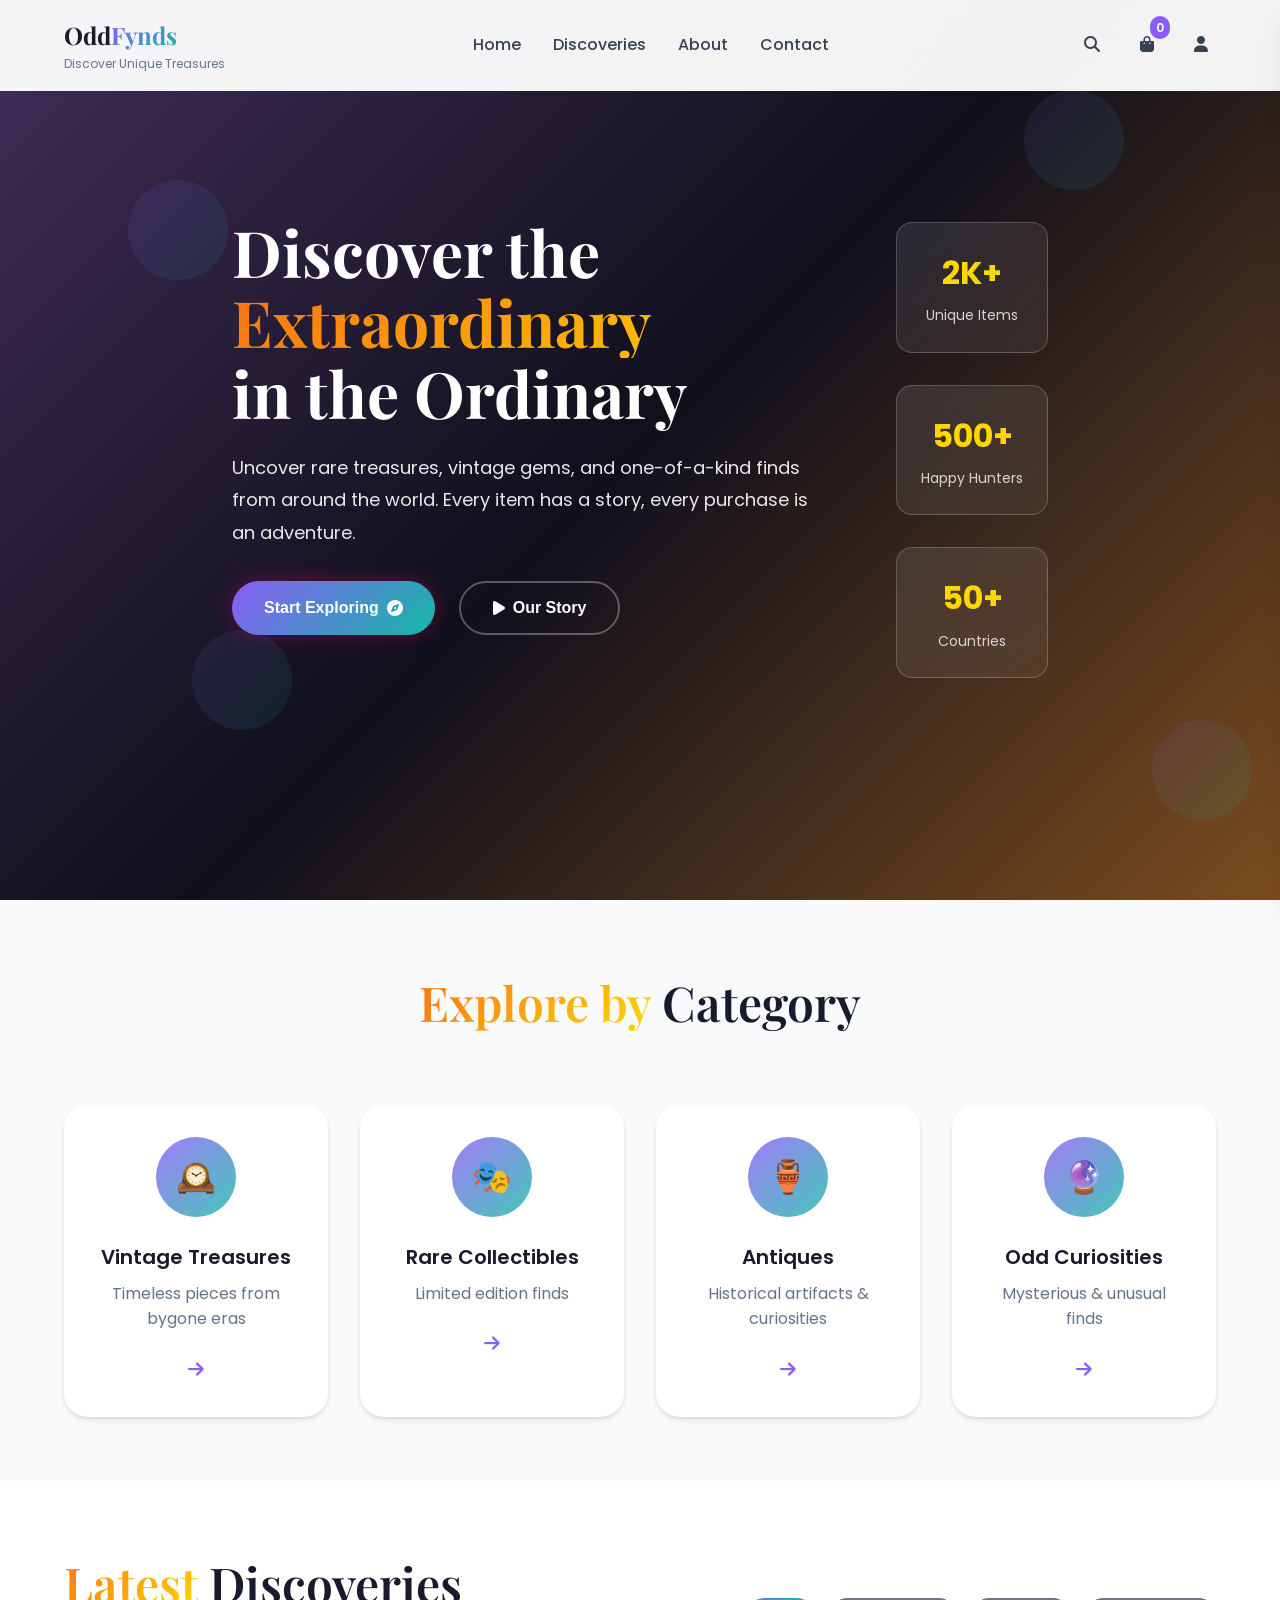
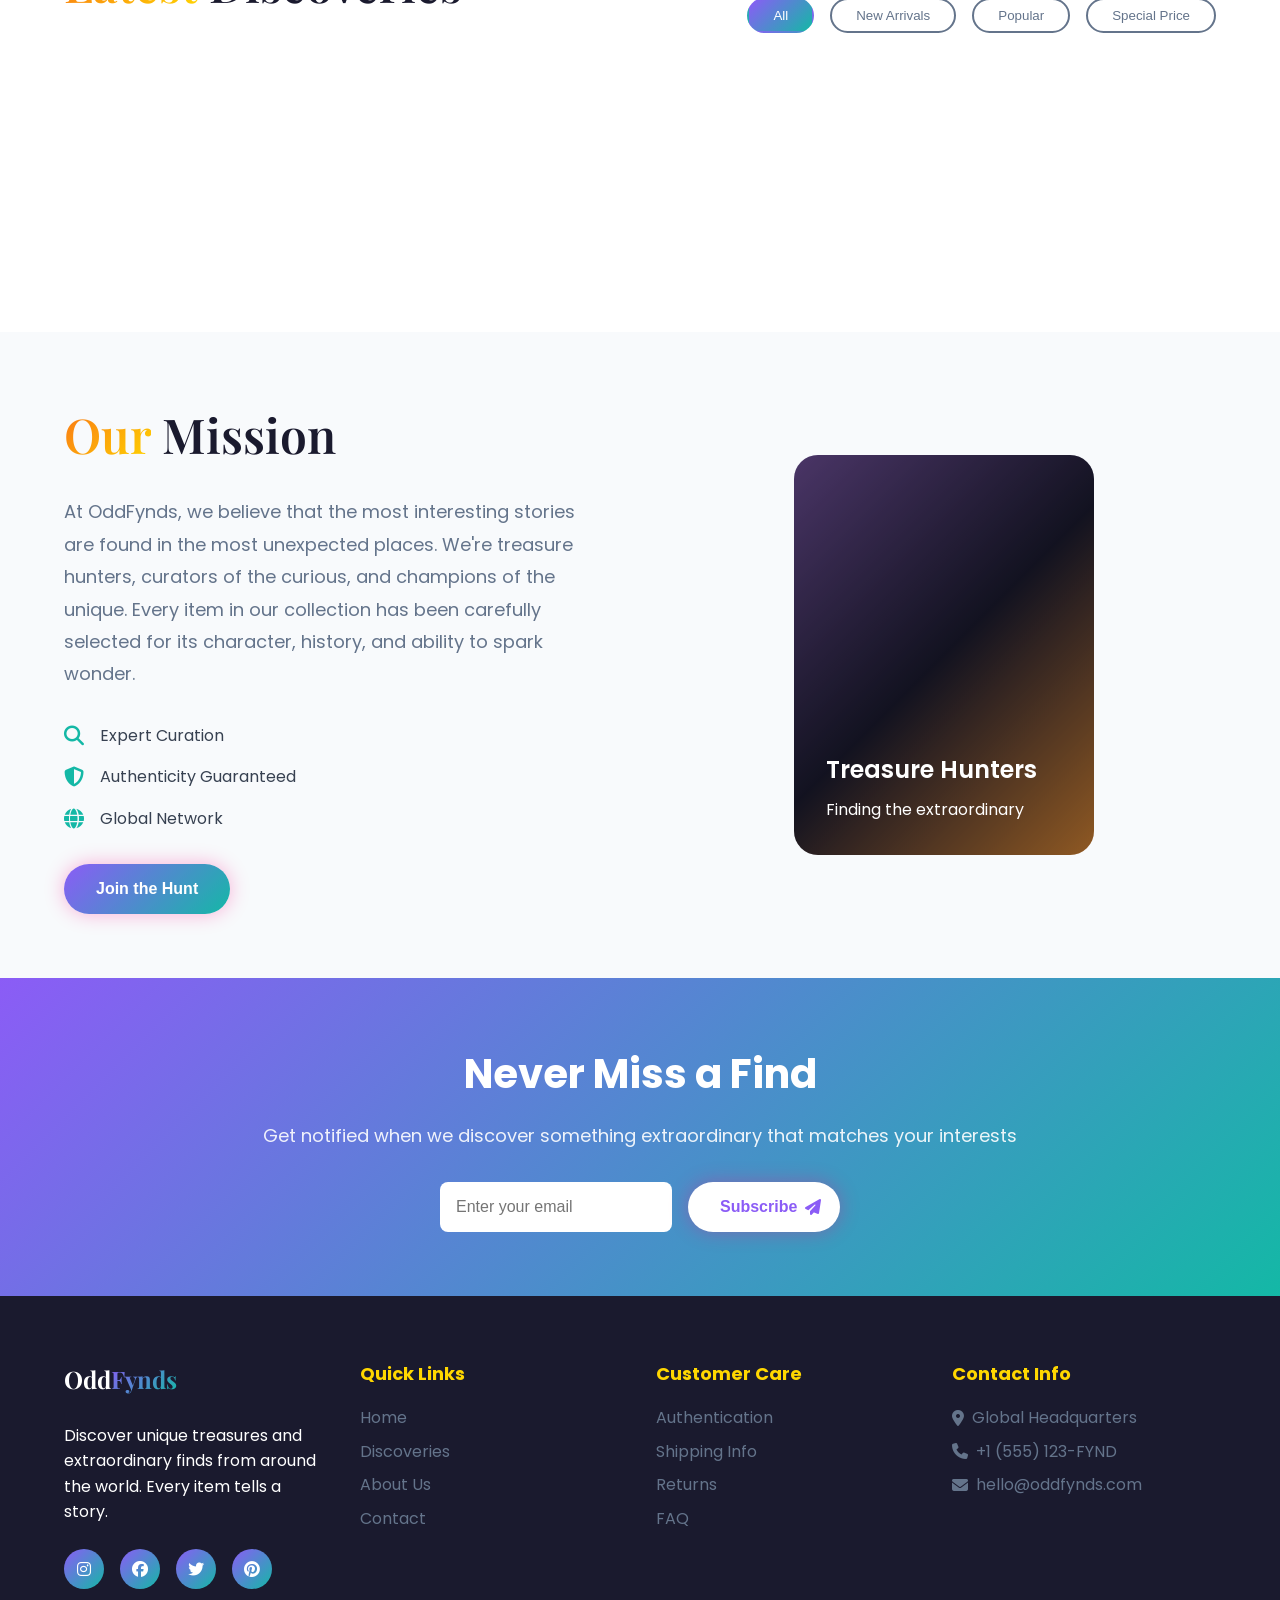
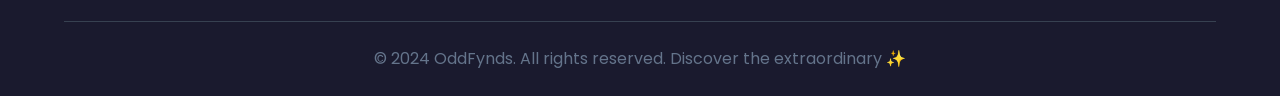
==== commit b90608fd: "Rebrand from Uhuru Threads to OddFynds: unique treasures marketplace Co-authored-by: michaelnjuri4 <" ====
--- a/Index.html
+++ b/Index.html
@@ -3,7 +3,7 @@
 <head>
     <meta charset="UTF-8">
     <meta name="viewport" content="width=device-width, initial-scale=1.0">
-    <title>Uhuru Threads - Modern Kenyan Fashion</title>
+    <title>OddFynds - Discover Unique Treasures</title>
     <link rel="stylesheet" href="index.css">
     <link href="https://fonts.googleapis.com/css2?family=Poppins:wght@300;400;500;600;700&family=Playfair+Display:wght@400;500;600;700&display=swap" rel="stylesheet">
     <link rel="stylesheet" href="https://cdnjs.cloudflare.com/ajax/libs/font-awesome/6.4.0/css/all.min.css">
@@ -13,13 +13,13 @@
     <nav class="navbar" id="navbar">
         <div class="nav-container">
             <div class="nav-logo">
-                <h2 class="logo-text">Uhuru<span class="logo-accent">Threads</span></h2>
-                <div class="logo-tagline">Modern Kenyan Fashion</div>
+                <h2 class="logo-text">Odd<span class="logo-accent">Fynds</span></h2>
+                <div class="logo-tagline">Discover Unique Treasures</div>
             </div>
             
             <div class="nav-menu" id="nav-menu">
                 <a href="#home" class="nav-link">Home</a>
-                <a href="#collections" class="nav-link">Collections</a>
+                <a href="#collections" class="nav-link">Discoveries</a>
                 <a href="#about" class="nav-link">About</a>
                 <a href="#contact" class="nav-link">Contact</a>
             </div>
@@ -56,38 +56,38 @@
         <div class="hero-content">
             <div class="hero-text">
                 <h1 class="hero-title">
-                    <span class="title-line">Embrace Your</span>
-                    <span class="title-accent">Heritage</span>
-                    <span class="title-line">In Style</span>
+                    <span class="title-line">Discover the</span>
+                    <span class="title-accent">Extraordinary</span>
+                    <span class="title-line">in the Ordinary</span>
                 </h1>
                 <p class="hero-description">
-                    Discover contemporary Kenyan fashion that celebrates our rich culture 
-                    with a modern twist. From vibrant prints to minimalist designs.
+                    Uncover rare treasures, vintage gems, and one-of-a-kind finds from around the world. 
+                    Every item has a story, every purchase is an adventure.
                 </p>
                 <div class="hero-buttons">
                     <button class="btn-primary" onclick="scrollToSection('collections')">
-                        Shop Collection
-                        <i class="fas fa-arrow-right"></i>
+                        Start Exploring
+                        <i class="fas fa-compass"></i>
                     </button>
                     <button class="btn-secondary">
                         <i class="fas fa-play"></i>
-                        Watch Story
+                        Our Story
                     </button>
                 </div>
             </div>
             
             <div class="hero-stats">
                 <div class="stat-item">
+                    <span class="stat-number">2K+</span>
+                    <span class="stat-label">Unique Items</span>
+                </div>
+                <div class="stat-item">
                     <span class="stat-number">500+</span>
-                    <span class="stat-label">Unique Pieces</span>
+                    <span class="stat-label">Happy Hunters</span>
                 </div>
                 <div class="stat-item">
-                    <span class="stat-number">10K+</span>
-                    <span class="stat-label">Happy Customers</span>
-                </div>
-                <div class="stat-item">
-                    <span class="stat-number">5★</span>
-                    <span class="stat-label">Customer Rating</span>
+                    <span class="stat-number">50+</span>
+                    <span class="stat-label">Countries</span>
                 </div>
             </div>
         </div>
@@ -97,47 +97,47 @@
     <section class="categories-section">
         <div class="container">
             <h2 class="section-title">
-                <span class="title-accent">Shop by</span> Category
+                <span class="title-accent">Explore by</span> Category
             </h2>
             
             <div class="categories-grid">
-                <div class="category-card" data-category="traditional">
+                <div class="category-card" data-category="vintage">
                     <div class="category-image">
                         <div class="category-overlay"></div>
-                        <div class="category-icon">👗</div>
-                    </div>
-                    <h3>Traditional Wear</h3>
-                    <p>Authentic Kenyan designs</p>
+                        <div class="category-icon">🕰️</div>
+                    </div>
+                    <h3>Vintage Treasures</h3>
+                    <p>Timeless pieces from bygone eras</p>
                     <div class="category-arrow"><i class="fas fa-arrow-right"></i></div>
                 </div>
 
-                <div class="category-card" data-category="contemporary">
+                <div class="category-card" data-category="collectibles">
                     <div class="category-image">
                         <div class="category-overlay"></div>
-                        <div class="category-icon">👔</div>
-                    </div>
-                    <h3>Contemporary</h3>
-                    <p>Modern fusion styles</p>
+                        <div class="category-icon">🎭</div>
+                    </div>
+                    <h3>Rare Collectibles</h3>
+                    <p>Limited edition finds</p>
                     <div class="category-arrow"><i class="fas fa-arrow-right"></i></div>
                 </div>
 
-                <div class="category-card" data-category="accessories">
+                <div class="category-card" data-category="antiques">
                     <div class="category-image">
                         <div class="category-overlay"></div>
-                        <div class="category-icon">💎</div>
-                    </div>
-                    <h3>Accessories</h3>
-                    <p>Handcrafted jewelry & more</p>
+                        <div class="category-icon">🏺</div>
+                    </div>
+                    <h3>Antiques</h3>
+                    <p>Historical artifacts & curiosities</p>
                     <div class="category-arrow"><i class="fas fa-arrow-right"></i></div>
                 </div>
 
-                <div class="category-card" data-category="footwear">
+                <div class="category-card" data-category="curiosities">
                     <div class="category-image">
                         <div class="category-overlay"></div>
-                        <div class="category-icon">👠</div>
-                    </div>
-                    <h3>Footwear</h3>
-                    <p>Comfort meets style</p>
+                        <div class="category-icon">🔮</div>
+                    </div>
+                    <h3>Odd Curiosities</h3>
+                    <p>Mysterious & unusual finds</p>
                     <div class="category-arrow"><i class="fas fa-arrow-right"></i></div>
                 </div>
             </div>
@@ -149,13 +149,13 @@
         <div class="container">
             <div class="section-header">
                 <h2 class="section-title">
-                    <span class="title-accent">Latest</span> Collections
+                    <span class="title-accent">Latest</span> Discoveries
                 </h2>
                 <div class="collection-filters">
                     <button class="filter-btn active" data-filter="all">All</button>
                     <button class="filter-btn" data-filter="new">New Arrivals</button>
-                    <button class="filter-btn" data-filter="trending">Trending</button>
-                    <button class="filter-btn" data-filter="sale">On Sale</button>
+                    <button class="filter-btn" data-filter="trending">Popular</button>
+                    <button class="filter-btn" data-filter="sale">Special Price</button>
                 </div>
             </div>
 
@@ -165,7 +165,7 @@
 
             <div class="load-more">
                 <button class="btn-secondary" id="load-more-btn">
-                    Load More
+                    Discover More
                     <i class="fas fa-chevron-down"></i>
                 </button>
             </div>
@@ -178,36 +178,36 @@
             <div class="about-content">
                 <div class="about-text">
                     <h2 class="section-title">
-                        <span class="title-accent">Our</span> Story
+                        <span class="title-accent">Our</span> Mission
                     </h2>
                     <p class="about-description">
-                        Born from the vibrant streets of Nairobi, Uhuru Threads represents 
-                        the evolution of Kenyan fashion. We blend traditional African 
-                        aesthetics with contemporary design, creating pieces that speak 
-                        to the modern African spirit.
+                        At OddFynds, we believe that the most interesting stories are found in 
+                        the most unexpected places. We're treasure hunters, curators of the curious, 
+                        and champions of the unique. Every item in our collection has been carefully 
+                        selected for its character, history, and ability to spark wonder.
                     </p>
                     <div class="about-features">
                         <div class="feature-item">
-                            <i class="fas fa-leaf"></i>
-                            <span>Sustainable Fashion</span>
+                            <i class="fas fa-search"></i>
+                            <span>Expert Curation</span>
                         </div>
                         <div class="feature-item">
-                            <i class="fas fa-hands-helping"></i>
-                            <span>Community Support</span>
+                            <i class="fas fa-shield-alt"></i>
+                            <span>Authenticity Guaranteed</span>
                         </div>
                         <div class="feature-item">
-                            <i class="fas fa-heart"></i>
-                            <span>Made with Love</span>
+                            <i class="fas fa-globe"></i>
+                            <span>Global Network</span>
                         </div>
                     </div>
-                    <button class="btn-primary">Learn More</button>
+                    <button class="btn-primary">Join the Hunt</button>
                 </div>
                 
                 <div class="about-visual">
                     <div class="visual-card">
                         <div class="card-content">
-                            <h3>Artisan Crafted</h3>
-                            <p>Each piece tells a story</p>
+                            <h3>Treasure Hunters</h3>
+                            <p>Finding the extraordinary</p>
                         </div>
                     </div>
                 </div>
@@ -219,8 +219,8 @@
     <section class="newsletter-section">
         <div class="container">
             <div class="newsletter-content">
-                <h2>Stay in the Loop</h2>
-                <p>Get the latest updates on new collections and exclusive offers</p>
+                <h2>Never Miss a Find</h2>
+                <p>Get notified when we discover something extraordinary that matches your interests</p>
                 <div class="newsletter-form">
                     <input type="email" placeholder="Enter your email" id="email-input">
                     <button class="btn-primary" id="subscribe-btn">
@@ -237,13 +237,13 @@
         <div class="container">
             <div class="footer-content">
                 <div class="footer-section">
-                    <h3>Uhuru<span class="logo-accent">Threads</span></h3>
-                    <p>Modern Kenyan fashion that celebrates heritage and embraces the future.</p>
+                    <h3>Odd<span class="logo-accent">Fynds</span></h3>
+                    <p>Discover unique treasures and extraordinary finds from around the world. Every item tells a story.</p>
                     <div class="social-links">
                         <a href="#"><i class="fab fa-instagram"></i></a>
                         <a href="#"><i class="fab fa-facebook"></i></a>
                         <a href="#"><i class="fab fa-twitter"></i></a>
-                        <a href="#"><i class="fab fa-tiktok"></i></a>
+                        <a href="#"><i class="fab fa-pinterest"></i></a>
                     </div>
                 </div>
 
@@ -251,7 +251,7 @@
                     <h4>Quick Links</h4>
                     <ul>
                         <li><a href="#home">Home</a></li>
-                        <li><a href="#collections">Collections</a></li>
+                        <li><a href="#collections">Discoveries</a></li>
                         <li><a href="#about">About Us</a></li>
                         <li><a href="#contact">Contact</a></li>
                     </ul>
@@ -260,7 +260,7 @@
                 <div class="footer-section">
                     <h4>Customer Care</h4>
                     <ul>
-                        <li><a href="#">Size Guide</a></li>
+                        <li><a href="#">Authentication</a></li>
                         <li><a href="#">Shipping Info</a></li>
                         <li><a href="#">Returns</a></li>
                         <li><a href="#">FAQ</a></li>
@@ -270,15 +270,15 @@
                 <div class="footer-section">
                     <h4>Contact Info</h4>
                     <div class="contact-info">
-                        <p><i class="fas fa-map-marker-alt"></i> Nairobi, Kenya</p>
-                        <p><i class="fas fa-phone"></i> +254 700 123 456</p>
-                        <p><i class="fas fa-envelope"></i> hello@uhuruthreads.co.ke</p>
+                        <p><i class="fas fa-map-marker-alt"></i> Global Headquarters</p>
+                        <p><i class="fas fa-phone"></i> +1 (555) 123-FYND</p>
+                        <p><i class="fas fa-envelope"></i> hello@oddfynds.com</p>
                     </div>
                 </div>
             </div>
 
             <div class="footer-bottom">
-                <p>&copy; 2024 Uhuru Threads. All rights reserved. Made with ❤️ in Kenya</p>
+                <p>&copy; 2024 OddFynds. All rights reserved. Discover the extraordinary ✨</p>
             </div>
         </div>
     </footer>
@@ -286,7 +286,7 @@
     <!-- Cart Sidebar -->
     <div class="cart-sidebar" id="cart-sidebar">
         <div class="cart-header">
-            <h3>Shopping Cart</h3>
+            <h3>Your Finds</h3>
             <button class="close-cart" id="close-cart">
                 <i class="fas fa-times"></i>
             </button>
@@ -296,9 +296,9 @@
         </div>
         <div class="cart-footer">
             <div class="cart-total">
-                <span>Total: KSh <span id="cart-total">0</span></span>
-            </div>
-            <button class="btn-primary checkout-btn">Checkout</button>
+                <span>Total: $<span id="cart-total">0</span></span>
+            </div>
+            <button class="btn-primary checkout-btn">Secure These Finds</button>
         </div>
     </div>
 
--- a/index.css
+++ b/index.css
@@ -6,30 +6,30 @@
 }
 
 :root {
-    /* Kenyan-inspired Color Palette */
-    --primary-red: #dc2626;
-    --primary-black: #1f2937;
-    --primary-green: #059669;
-    --accent-gold: #f59e0b;
+    /* OddFynds Brand Colors */
+    --primary-purple: #6a4c93;
+    --primary-black: #1a1a2e;
+    --primary-gold: #ffd700;
+    --accent-copper: #cd7f32;
     
     /* Gen Z Colors */
-    --neon-pink: #ff0080;
-    --electric-blue: #00d4ff;
-    --sunset-orange: #ff6b35;
-    --mint-green: #4ade80;
-    --purple-haze: #8b5cf6;
+    --neon-purple: #8b5cf6;
+    --electric-teal: #14b8a6;
+    --sunset-orange: #f97316;
+    --mint-green: #10b981;
+    --mystic-blue: #3b82f6;
     
     /* Neutral Colors */
     --white: #ffffff;
     --light-gray: #f8fafc;
     --medium-gray: #64748b;
-    --dark-gray: #334155;
-    --black: #0f172a;
+    --dark-gray: #374151;
+    --black: #0f0f23;
     
     /* Gradients */
-    --gradient-primary: linear-gradient(135deg, var(--neon-pink) 0%, var(--electric-blue) 100%);
-    --gradient-secondary: linear-gradient(135deg, var(--sunset-orange) 0%, var(--accent-gold) 100%);
-    --gradient-hero: linear-gradient(135deg, var(--primary-red) 0%, var(--primary-black) 50%, var(--primary-green) 100%);
+    --gradient-primary: linear-gradient(135deg, var(--neon-purple) 0%, var(--electric-teal) 100%);
+    --gradient-secondary: linear-gradient(135deg, var(--sunset-orange) 0%, var(--primary-gold) 100%);
+    --gradient-hero: linear-gradient(135deg, var(--primary-purple) 0%, var(--primary-black) 50%, var(--accent-copper) 100%);
     --gradient-card: linear-gradient(145deg, rgba(255,255,255,0.1) 0%, rgba(255,255,255,0.05) 100%);
     
     /* Typography */
@@ -164,7 +164,7 @@
 }
 
 .nav-link:hover {
-    color: var(--neon-pink);
+    color: var(--neon-purple);
 }
 
 .nav-link:hover::after {
@@ -198,7 +198,7 @@
     position: absolute;
     top: -8px;
     right: -8px;
-    background: var(--neon-pink);
+    background: var(--neon-purple);
     color: var(--white);
     font-size: 0.75rem;
     font-weight: 600;
@@ -431,7 +431,7 @@
     display: block;
     font-size: 2rem;
     font-weight: 700;
-    color: var(--accent-gold);
+    color: var(--primary-gold);
     margin-bottom: var(--spacing-xs);
 }
 
@@ -534,7 +534,7 @@
 }
 
 .category-arrow {
-    color: var(--neon-pink);
+    color: var(--neon-purple);
     font-size: 1.125rem;
     transition: var(--transition-normal);
 }
@@ -658,7 +658,7 @@
 .price {
     font-size: 1.25rem;
     font-weight: 700;
-    color: var(--primary-red);
+    color: var(--primary-purple);
 }
 
 .add-to-cart {
@@ -719,7 +719,7 @@
 }
 
 .feature-item i {
-    color: var(--primary-green);
+    color: var(--electric-teal);
     font-size: 1.25rem;
 }
 
@@ -799,7 +799,7 @@
 
 #subscribe-btn {
     background: var(--white);
-    color: var(--neon-pink);
+    color: var(--neon-purple);
 }
 
 #subscribe-btn:hover {
@@ -829,7 +829,7 @@
 .footer-section h4 {
     font-size: 1.125rem;
     margin-bottom: var(--spacing-md);
-    color: var(--accent-gold);
+    color: var(--primary-gold);
 }
 
 .footer-section ul {
@@ -1114,5 +1114,5 @@
 }
 
 ::-webkit-scrollbar-thumb:hover {
-    background: var(--neon-pink);
+    background: var(--neon-purple);
 }
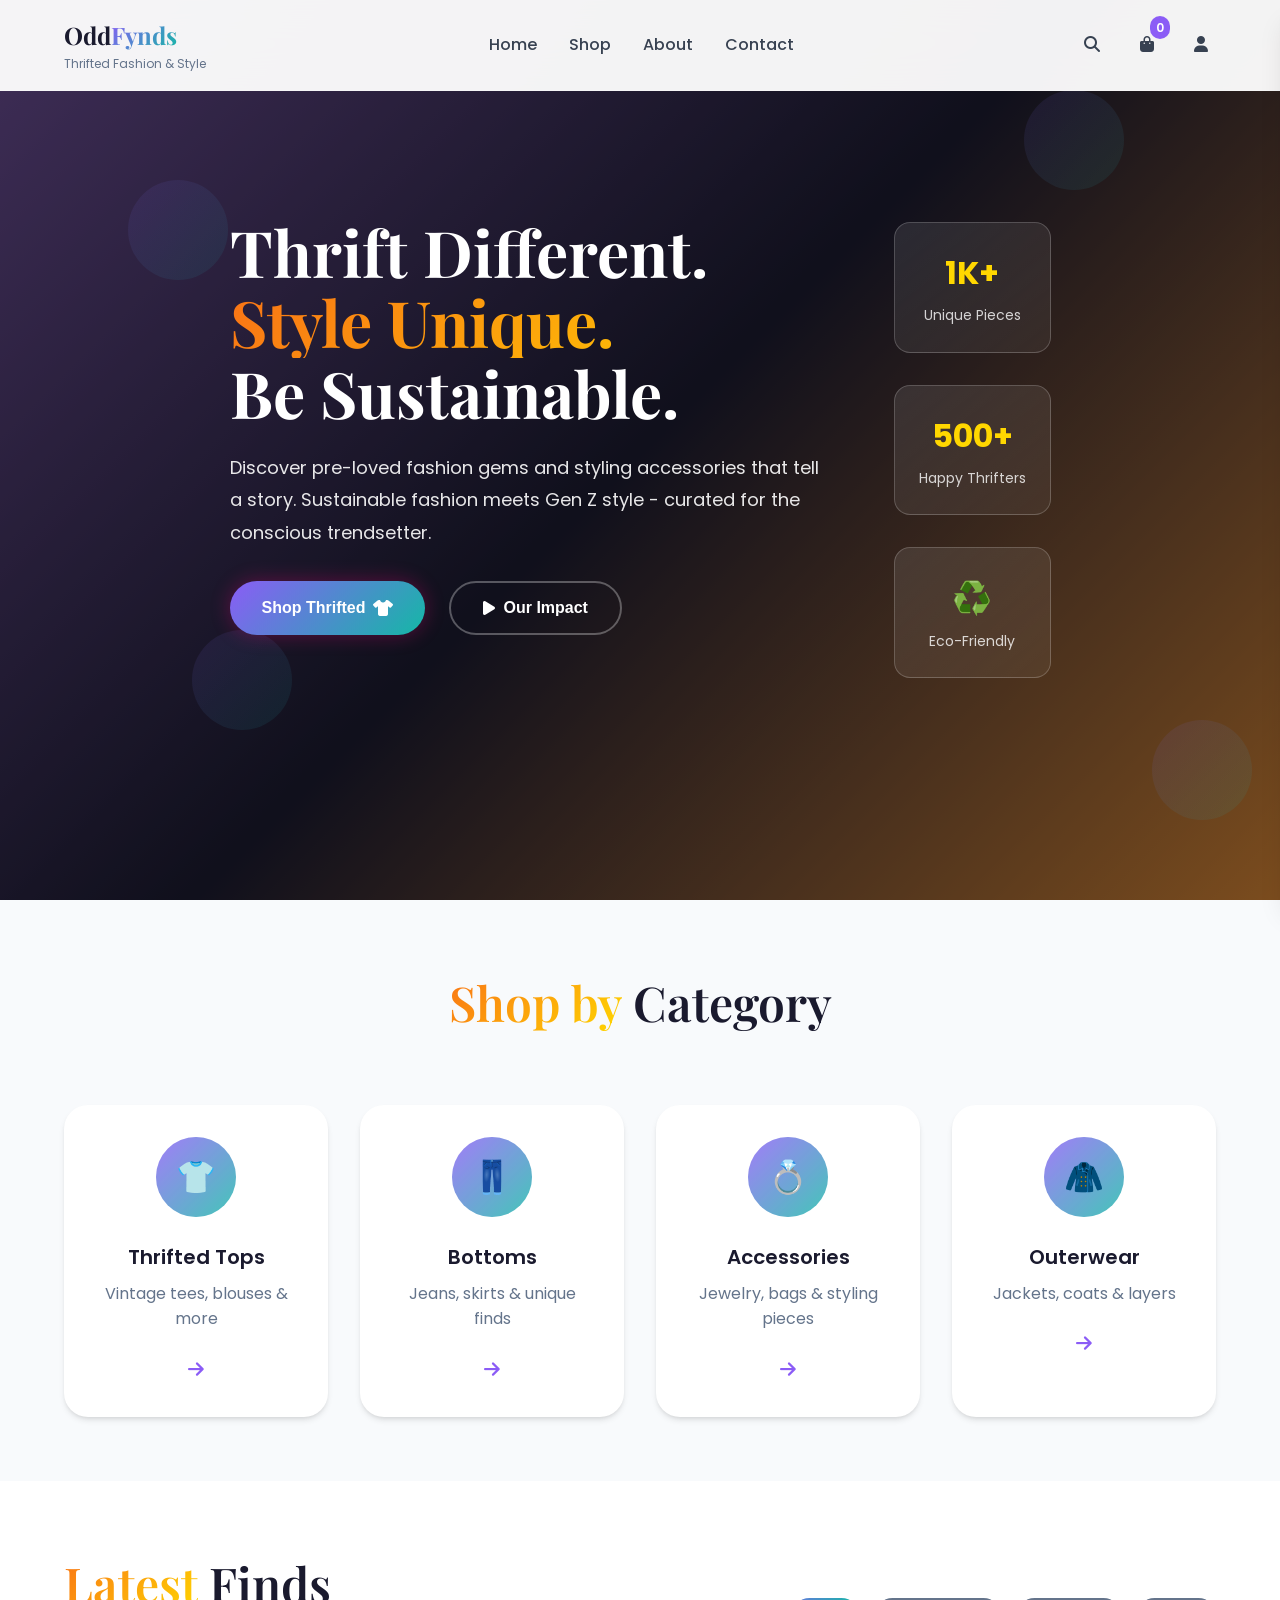
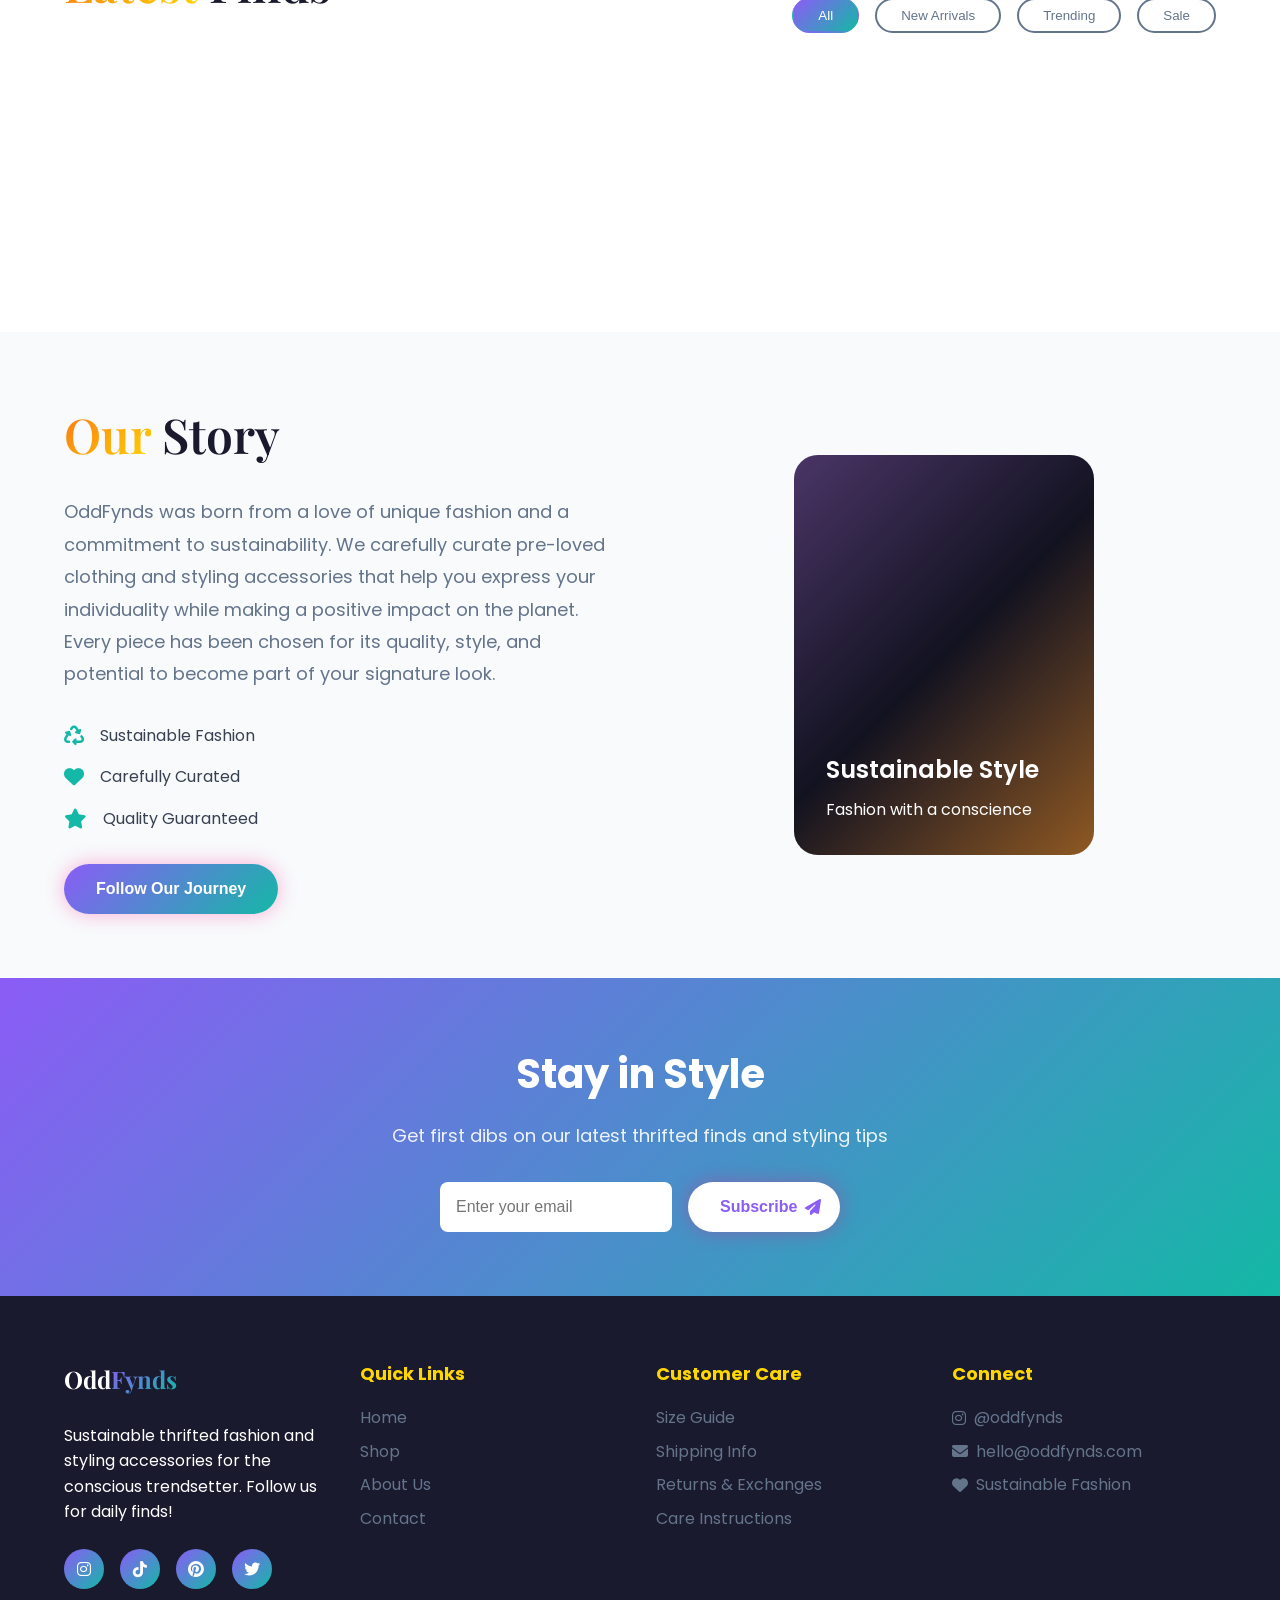
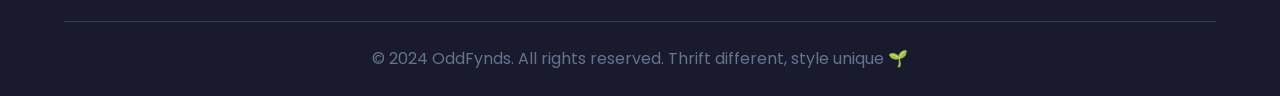
==== commit 67fe8631: "Rebrand OddFynds to focus on sustainable thrifted fashion and style Co-authored-by: michaelnjuri4 <m" ====
--- a/Index.html
+++ b/Index.html
@@ -3,7 +3,7 @@
 <head>
     <meta charset="UTF-8">
     <meta name="viewport" content="width=device-width, initial-scale=1.0">
-    <title>OddFynds - Discover Unique Treasures</title>
+    <title>OddFynds - Thrifted Fashion & Style</title>
     <link rel="stylesheet" href="index.css">
     <link href="https://fonts.googleapis.com/css2?family=Poppins:wght@300;400;500;600;700&family=Playfair+Display:wght@400;500;600;700&display=swap" rel="stylesheet">
     <link rel="stylesheet" href="https://cdnjs.cloudflare.com/ajax/libs/font-awesome/6.4.0/css/all.min.css">
@@ -14,12 +14,12 @@
         <div class="nav-container">
             <div class="nav-logo">
                 <h2 class="logo-text">Odd<span class="logo-accent">Fynds</span></h2>
-                <div class="logo-tagline">Discover Unique Treasures</div>
+                <div class="logo-tagline">Thrifted Fashion & Style</div>
             </div>
             
             <div class="nav-menu" id="nav-menu">
                 <a href="#home" class="nav-link">Home</a>
-                <a href="#collections" class="nav-link">Discoveries</a>
+                <a href="#collections" class="nav-link">Shop</a>
                 <a href="#about" class="nav-link">About</a>
                 <a href="#contact" class="nav-link">Contact</a>
             </div>
@@ -56,38 +56,38 @@
         <div class="hero-content">
             <div class="hero-text">
                 <h1 class="hero-title">
-                    <span class="title-line">Discover the</span>
-                    <span class="title-accent">Extraordinary</span>
-                    <span class="title-line">in the Ordinary</span>
+                    <span class="title-line">Thrift Different.</span>
+                    <span class="title-accent">Style Unique.</span>
+                    <span class="title-line">Be Sustainable.</span>
                 </h1>
                 <p class="hero-description">
-                    Uncover rare treasures, vintage gems, and one-of-a-kind finds from around the world. 
-                    Every item has a story, every purchase is an adventure.
+                    Discover pre-loved fashion gems and styling accessories that tell a story. 
+                    Sustainable fashion meets Gen Z style - curated for the conscious trendsetter.
                 </p>
                 <div class="hero-buttons">
                     <button class="btn-primary" onclick="scrollToSection('collections')">
-                        Start Exploring
-                        <i class="fas fa-compass"></i>
+                        Shop Thrifted
+                        <i class="fas fa-tshirt"></i>
                     </button>
                     <button class="btn-secondary">
                         <i class="fas fa-play"></i>
-                        Our Story
+                        Our Impact
                     </button>
                 </div>
             </div>
             
             <div class="hero-stats">
                 <div class="stat-item">
-                    <span class="stat-number">2K+</span>
-                    <span class="stat-label">Unique Items</span>
+                    <span class="stat-number">1K+</span>
+                    <span class="stat-label">Unique Pieces</span>
                 </div>
                 <div class="stat-item">
                     <span class="stat-number">500+</span>
-                    <span class="stat-label">Happy Hunters</span>
+                    <span class="stat-label">Happy Thrifters</span>
                 </div>
                 <div class="stat-item">
-                    <span class="stat-number">50+</span>
-                    <span class="stat-label">Countries</span>
+                    <span class="stat-number">♻️</span>
+                    <span class="stat-label">Eco-Friendly</span>
                 </div>
             </div>
         </div>
@@ -97,47 +97,47 @@
     <section class="categories-section">
         <div class="container">
             <h2 class="section-title">
-                <span class="title-accent">Explore by</span> Category
+                <span class="title-accent">Shop by</span> Category
             </h2>
             
             <div class="categories-grid">
-                <div class="category-card" data-category="vintage">
+                <div class="category-card" data-category="tops">
                     <div class="category-image">
                         <div class="category-overlay"></div>
-                        <div class="category-icon">🕰️</div>
-                    </div>
-                    <h3>Vintage Treasures</h3>
-                    <p>Timeless pieces from bygone eras</p>
+                        <div class="category-icon">👕</div>
+                    </div>
+                    <h3>Thrifted Tops</h3>
+                    <p>Vintage tees, blouses & more</p>
                     <div class="category-arrow"><i class="fas fa-arrow-right"></i></div>
                 </div>
 
-                <div class="category-card" data-category="collectibles">
+                <div class="category-card" data-category="bottoms">
                     <div class="category-image">
                         <div class="category-overlay"></div>
-                        <div class="category-icon">🎭</div>
-                    </div>
-                    <h3>Rare Collectibles</h3>
-                    <p>Limited edition finds</p>
+                        <div class="category-icon">👖</div>
+                    </div>
+                    <h3>Bottoms</h3>
+                    <p>Jeans, skirts & unique finds</p>
                     <div class="category-arrow"><i class="fas fa-arrow-right"></i></div>
                 </div>
 
-                <div class="category-card" data-category="antiques">
+                <div class="category-card" data-category="accessories">
                     <div class="category-image">
                         <div class="category-overlay"></div>
-                        <div class="category-icon">🏺</div>
-                    </div>
-                    <h3>Antiques</h3>
-                    <p>Historical artifacts & curiosities</p>
+                        <div class="category-icon">💍</div>
+                    </div>
+                    <h3>Accessories</h3>
+                    <p>Jewelry, bags & styling pieces</p>
                     <div class="category-arrow"><i class="fas fa-arrow-right"></i></div>
                 </div>
 
-                <div class="category-card" data-category="curiosities">
+                <div class="category-card" data-category="outerwear">
                     <div class="category-image">
                         <div class="category-overlay"></div>
-                        <div class="category-icon">🔮</div>
-                    </div>
-                    <h3>Odd Curiosities</h3>
-                    <p>Mysterious & unusual finds</p>
+                        <div class="category-icon">🧥</div>
+                    </div>
+                    <h3>Outerwear</h3>
+                    <p>Jackets, coats & layers</p>
                     <div class="category-arrow"><i class="fas fa-arrow-right"></i></div>
                 </div>
             </div>
@@ -149,13 +149,13 @@
         <div class="container">
             <div class="section-header">
                 <h2 class="section-title">
-                    <span class="title-accent">Latest</span> Discoveries
+                    <span class="title-accent">Latest</span> Finds
                 </h2>
                 <div class="collection-filters">
                     <button class="filter-btn active" data-filter="all">All</button>
                     <button class="filter-btn" data-filter="new">New Arrivals</button>
-                    <button class="filter-btn" data-filter="trending">Popular</button>
-                    <button class="filter-btn" data-filter="sale">Special Price</button>
+                    <button class="filter-btn" data-filter="trending">Trending</button>
+                    <button class="filter-btn" data-filter="sale">Sale</button>
                 </div>
             </div>
 
@@ -165,7 +165,7 @@
 
             <div class="load-more">
                 <button class="btn-secondary" id="load-more-btn">
-                    Discover More
+                    Load More Finds
                     <i class="fas fa-chevron-down"></i>
                 </button>
             </div>
@@ -178,36 +178,36 @@
             <div class="about-content">
                 <div class="about-text">
                     <h2 class="section-title">
-                        <span class="title-accent">Our</span> Mission
+                        <span class="title-accent">Our</span> Story
                     </h2>
                     <p class="about-description">
-                        At OddFynds, we believe that the most interesting stories are found in 
-                        the most unexpected places. We're treasure hunters, curators of the curious, 
-                        and champions of the unique. Every item in our collection has been carefully 
-                        selected for its character, history, and ability to spark wonder.
+                        OddFynds was born from a love of unique fashion and a commitment to sustainability. 
+                        We carefully curate pre-loved clothing and styling accessories that help you express 
+                        your individuality while making a positive impact on the planet. Every piece has been 
+                        chosen for its quality, style, and potential to become part of your signature look.
                     </p>
                     <div class="about-features">
                         <div class="feature-item">
-                            <i class="fas fa-search"></i>
-                            <span>Expert Curation</span>
+                            <i class="fas fa-recycle"></i>
+                            <span>Sustainable Fashion</span>
                         </div>
                         <div class="feature-item">
-                            <i class="fas fa-shield-alt"></i>
-                            <span>Authenticity Guaranteed</span>
+                            <i class="fas fa-heart"></i>
+                            <span>Carefully Curated</span>
                         </div>
                         <div class="feature-item">
-                            <i class="fas fa-globe"></i>
-                            <span>Global Network</span>
+                            <i class="fas fa-star"></i>
+                            <span>Quality Guaranteed</span>
                         </div>
                     </div>
-                    <button class="btn-primary">Join the Hunt</button>
+                    <button class="btn-primary">Follow Our Journey</button>
                 </div>
                 
                 <div class="about-visual">
                     <div class="visual-card">
                         <div class="card-content">
-                            <h3>Treasure Hunters</h3>
-                            <p>Finding the extraordinary</p>
+                            <h3>Sustainable Style</h3>
+                            <p>Fashion with a conscience</p>
                         </div>
                     </div>
                 </div>
@@ -219,8 +219,8 @@
     <section class="newsletter-section">
         <div class="container">
             <div class="newsletter-content">
-                <h2>Never Miss a Find</h2>
-                <p>Get notified when we discover something extraordinary that matches your interests</p>
+                <h2>Stay in Style</h2>
+                <p>Get first dibs on our latest thrifted finds and styling tips</p>
                 <div class="newsletter-form">
                     <input type="email" placeholder="Enter your email" id="email-input">
                     <button class="btn-primary" id="subscribe-btn">
@@ -238,12 +238,12 @@
             <div class="footer-content">
                 <div class="footer-section">
                     <h3>Odd<span class="logo-accent">Fynds</span></h3>
-                    <p>Discover unique treasures and extraordinary finds from around the world. Every item tells a story.</p>
+                    <p>Sustainable thrifted fashion and styling accessories for the conscious trendsetter. Follow us for daily finds!</p>
                     <div class="social-links">
-                        <a href="#"><i class="fab fa-instagram"></i></a>
-                        <a href="#"><i class="fab fa-facebook"></i></a>
+                        <a href="https://www.instagram.com/oddfynds/" target="_blank"><i class="fab fa-instagram"></i></a>
+                        <a href="#"><i class="fab fa-tiktok"></i></a>
+                        <a href="#"><i class="fab fa-pinterest"></i></a>
                         <a href="#"><i class="fab fa-twitter"></i></a>
-                        <a href="#"><i class="fab fa-pinterest"></i></a>
                     </div>
                 </div>
 
@@ -251,7 +251,7 @@
                     <h4>Quick Links</h4>
                     <ul>
                         <li><a href="#home">Home</a></li>
-                        <li><a href="#collections">Discoveries</a></li>
+                        <li><a href="#collections">Shop</a></li>
                         <li><a href="#about">About Us</a></li>
                         <li><a href="#contact">Contact</a></li>
                     </ul>
@@ -260,25 +260,25 @@
                 <div class="footer-section">
                     <h4>Customer Care</h4>
                     <ul>
-                        <li><a href="#">Authentication</a></li>
+                        <li><a href="#">Size Guide</a></li>
                         <li><a href="#">Shipping Info</a></li>
-                        <li><a href="#">Returns</a></li>
-                        <li><a href="#">FAQ</a></li>
+                        <li><a href="#">Returns & Exchanges</a></li>
+                        <li><a href="#">Care Instructions</a></li>
                     </ul>
                 </div>
 
                 <div class="footer-section">
-                    <h4>Contact Info</h4>
+                    <h4>Connect</h4>
                     <div class="contact-info">
-                        <p><i class="fas fa-map-marker-alt"></i> Global Headquarters</p>
-                        <p><i class="fas fa-phone"></i> +1 (555) 123-FYND</p>
+                        <p><i class="fab fa-instagram"></i> @oddfynds</p>
                         <p><i class="fas fa-envelope"></i> hello@oddfynds.com</p>
+                        <p><i class="fas fa-heart"></i> Sustainable Fashion</p>
                     </div>
                 </div>
             </div>
 
             <div class="footer-bottom">
-                <p>&copy; 2024 OddFynds. All rights reserved. Discover the extraordinary ✨</p>
+                <p>&copy; 2024 OddFynds. All rights reserved. Thrift different, style unique 🌱</p>
             </div>
         </div>
     </footer>
@@ -298,7 +298,7 @@
             <div class="cart-total">
                 <span>Total: $<span id="cart-total">0</span></span>
             </div>
-            <button class="btn-primary checkout-btn">Secure These Finds</button>
+            <button class="btn-primary checkout-btn">Checkout</button>
         </div>
     </div>
 
